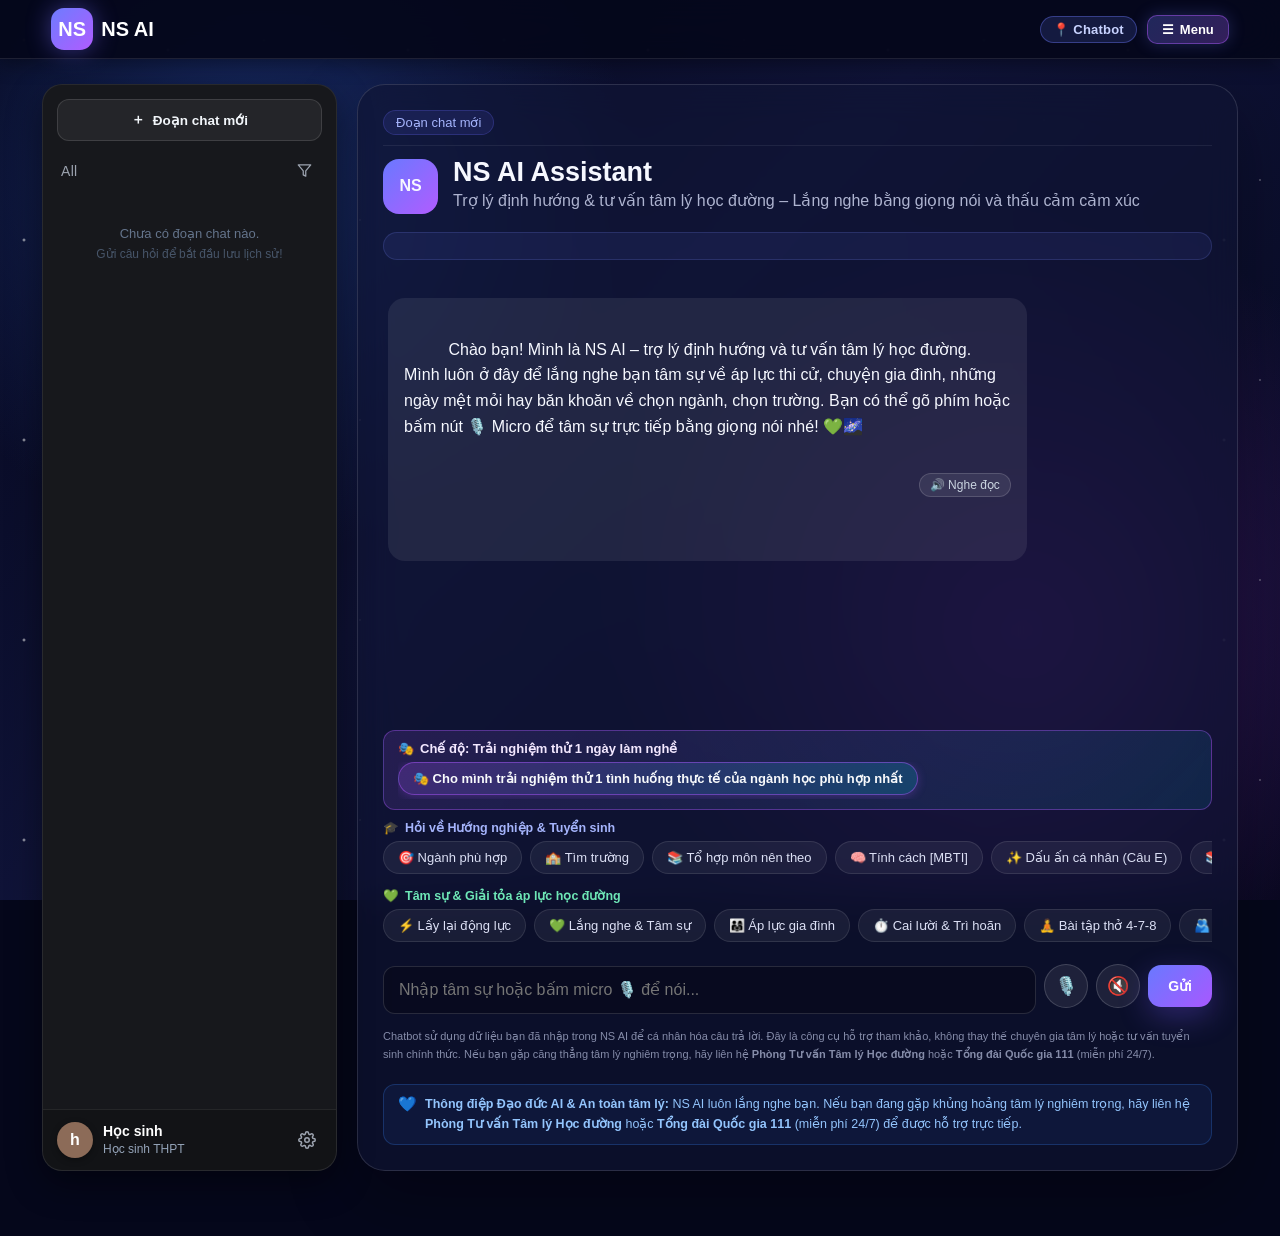
==== chatbot.html @ 6becbe3b "Add files via upload" ====
<!DOCTYPE html>
<html lang="vi">

<head>
<meta charset="UTF-8">
<meta name="viewport" content="width=device-width, initial-scale=1">

<title>NS AI</title>

<link rel="stylesheet" href="style.css">

</head>

<body>

<div class="stars"></div>


<header class="topbar">

    <a class="brand" href="index.html">
        <span>NS</span> NS AI
    </a>

    <nav>

        <a href="index.html">Trang chủ</a>

        <a href="thongtin.html">Thông tin</a>

        <a href="diemso.html">Điểm số</a>

        <a href="sothich.html">Sở thích</a>

        <a href="tinhcach.html">Tính cách</a>

        <a href="muctieu.html">Mục tiêu</a>

        <a href="truonghoc.html">Trường học</a>

        <a href="ketqua.html">Kết quả</a>

        <a class="active" href="chatbot.html">Chatbot</a>

        <button class="session-reset" onclick="resetAllData()">
            ↻ Phiên mới
        </button>

    </nav>

</header>


<main class="page chat-page-wrapper">

  <!-- BACKDROP OVERLAY TRÊN MOBILE -->
  <div class="sidebar-backdrop" id="sidebarBackdrop" onclick="toggleSidebarMobile(false)"></div>

  <div class="chat-layout-wrapper">

    <!-- SIDEBAR MỤC LƯU LỊCH SỬ CHAT (CHÍNH XÁC NHƯ ẢNH) -->
    <aside class="chat-sidebar" id="chatSidebar">

      <div class="sidebar-header">
        <button type="button" class="btn-new-chat" onclick="createNewChatSession()">
          <span class="icon-plus">＋</span> Đoạn chat mới
        </button>
      </div>

      <!-- FILTER ROW: "All" và Icon lọc như trong ảnh -->
      <div class="sidebar-filter-row">
        <span class="sidebar-filter-title">All</span>
        <button type="button" class="sidebar-filter-btn" id="sidebarFilterBtn" onclick="toggleSidebarFilter()" title="Lọc / Tìm kiếm đoạn chat">
          <svg width="15" height="15" viewBox="0 0 24 24" fill="none" stroke="currentColor" stroke-width="2" stroke-linecap="round" stroke-linejoin="round">
            <polygon points="22 3 2 3 10 12.46 10 19 14 21 14 12.46 22 3"></polygon>
          </svg>
        </button>
      </div>

      <!-- Khung tìm kiếm/lọc khi bấm icon filter -->
      <div class="sidebar-search-box" id="sidebarSearchBox" style="display: none;">
        <input type="text" id="sidebarSearchInput" placeholder="Tìm đoạn chat..." oninput="handleSearchConversations(this.value)">
      </div>

      <!-- DANH SÁCH CÁC ĐOẠN CHAT ĐÃ LƯU (NHƯ TRONG ẢNH) -->
      <div class="conversation-list" id="conversationList">
        <!-- Render động từ JS -->
      </div>

      <!-- PROFILE USER Ở CUỐI SIDEBAR -->
      <div class="sidebar-footer-profile">
        <div class="user-avatar-circle" id="sidebarUserAvatar">👤</div>
        <div class="user-profile-info">
          <div class="user-display-name" id="sidebarUserName">Học sinh</div>
          <div class="user-subtext" id="sidebarUserSubtext" title="Học sinh THPT">Học sinh THPT</div>
        </div>
        <a href="dangnhap.html" class="sidebar-gear-btn" title="Cài đặt & Quản lý tài khoản">
          <svg width="18" height="18" viewBox="0 0 24 24" fill="none" stroke="currentColor" stroke-width="2" stroke-linecap="round" stroke-linejoin="round">
            <circle cx="12" cy="12" r="3"></circle>
            <path d="M19.4 15a1.65 1.65 0 0 0 .33 1.82l.06.06a2 2 0 0 1 0 2.83 2 2 0 0 1-2.83 0l-.06-.06a1.65 1.65 0 0 0-1.82-.33 1.65 1.65 0 0 0-1 1.51V21a2 2 0 0 1-2 2 2 2 0 0 1-2-2v-.09A1.65 1.65 0 0 0 9 19.4a1.65 1.65 0 0 0-1.82.33l-.06.06a2 2 0 0 1-2.83 0 2 2 0 0 1 0-2.83l.06-.06a1.65 1.65 0 0 0 .33-1.82 1.65 1.65 0 0 0-1.51-1H3a2 2 0 0 1-2-2 2 2 0 0 1 2-2h.09A1.65 1.65 0 0 0 4.6 9a1.65 1.65 0 0 0-.33-1.82l-.06-.06a2 2 0 0 1 0-2.83 2 2 0 0 1 2.83 0l.06.06a1.65 1.65 0 0 0 1.82.33H9a1.65 1.65 0 0 0 1-1.51V3a2 2 0 0 1 2-2 2 2 0 0 1 2 2v.09a1.65 1.65 0 0 0 1 1.51 1.65 1.65 0 0 0 1.82-.33l.06-.06a2 2 0 0 1 2.83 0 2 2 0 0 1 0 2.83l-.06.06a1.65 1.65 0 0 0-.33 1.82V9a1.65 1.65 0 0 0 1.51 1H21a2 2 0 0 1 2 2 2 2 0 0 1-2 2h-.09a1.65 1.65 0 0 0-1.51 1z"></path>
          </svg>
        </a>
      </div>

    </aside>

    <!-- KHUNG CHAT CHÍNH -->
    <section class="glass chat-card chat-main-panel">

      <!-- NÚT MỞ SIDEBAR TRÊN MOBILE & BADGE TÊN ĐOẠN CHAT -->
      <div class="chat-top-actions">
        <div style="display: flex; align-items: center; gap: 8px; flex: 1; min-width: 0;">
          <button type="button" class="btn-toggle-sidebar" onclick="toggleSidebarMobile()" title="Xem danh sách cuộc trò chuyện">
            ☰ <span class="btn-sidebar-label">Lịch sử chat</span>
          </button>
          <span class="active-chat-badge" id="activeChatBadge">Đoạn chat mới</span>
        </div>
      </div>

      <!-- TIÊU ĐỀ CHATBOT -->
      <div class="chat-title">

        <div class="bot-avatar">
            NS
        </div>

        <div>

            <h1>
                NS AI Assistant
            </h1>
 
            <p>
                Trợ lý định hướng & tư vấn tâm lý học đường – Lắng nghe bằng giọng nói và thấu cảm cảm xúc
            </p>

        </div>

    </div>


    <!-- HỒ SƠ -->

    <div id="personalProfile" class="profile-mini"></div>


    <!-- KHUNG TIN NHẮN -->

    <div id="messages" class="messages">

        <div class="msg bot" id="initialBotGreeting">
            Chào bạn! Mình là NS AI – trợ lý định hướng và tư vấn tâm lý học đường. Mình luôn ở đây để lắng nghe bạn tâm sự về áp lực thi cử, chuyện gia đình, những ngày mệt mỏi hay băn khoăn về chọn ngành, chọn trường. Bạn có thể gõ phím hoặc bấm nút 🎙️ Micro để tâm sự trực tiếp bằng giọng nói nhé! 💚🌌
            <div class="msg-tools">
                <button type="button" class="btn-read-msg" title="Đọc bằng giọng nói" onclick="speakMessage(this)">🔊 Nghe đọc</button>
            </div>
        </div>

    </div>


    <!-- CÂU HỎI NHANH THEO NHÓM -->

    <div class="quick-groups" style="margin: 12px 0; display: flex; flex-direction: column; gap: 10px;">

        <!-- TÍNH MỚI ĐỘT PHÁ KHKT: TRẢI NGHIỆM THỬ 1 NGÀY LÀM NGHỀ -->
        <div class="quick-group quick-group-roleplay" style="background: linear-gradient(135deg, rgba(168, 85, 247, 0.15), rgba(6, 182, 212, 0.12)); border: 1.5px solid rgba(168, 85, 247, 0.4); border-radius: 12px; padding: 10px 14px;">
            <div style="font-size: 13px; font-weight: 700; color: #f3e8ff; margin-bottom: 6px; display: flex; align-items: center; justify-content: space-between;">
                <span style="display: flex; align-items: center; gap: 6px;">
                    <span>🎭</span> Chế độ: Trải nghiệm thử 1 ngày làm nghề
                </span>
            </div>
            <div class="quick" style="margin: 0;">
                <button type="button" class="quick-chip-roleplay" onclick="quick('Cho mình trải nghiệm thử 1 tình huống thực tế của ngành học phù hợp nhất')">
                    🎭 Cho mình trải nghiệm thử 1 tình huống thực tế của ngành học phù hợp nhất
                </button>
            </div>
        </div>

        <!-- Nhóm 1: Hướng nghiệp & Tuyển sinh -->
        <div class="quick-group">
            <div style="font-size: 12.5px; font-weight: 700; color: #a5b4fc; margin-bottom: 6px; display: flex; align-items: center; gap: 6px;">
                <span>🎓</span> Hỏi về Hướng nghiệp &amp; Tuyển sinh
            </div>
            <div class="quick" style="margin: 0;">
                <button type="button" onclick="quick('Ngành nào phù hợp với em?')">
                    🎯 Ngành phù hợp
                </button>
                <button type="button" onclick="quick('Tìm trường phù hợp với em.')">
                    🏫 Tìm trường
                </button>
                <button type="button" onclick="quick('Ngành này nên theo tổ hợp gì?')">
                    📚 Tổ hợp môn nên theo
                </button>
                <button type="button" onclick="quick('Phân tích nhóm tính cách MBTI của em')">
                    🧠 Tính cách [MBTI]
                </button>
                <button type="button" onclick="quick('Phân tích dấu ấn cá nhân từ câu trả lời tự nhập của em')">
                    ✨ Dấu ấn cá nhân (Câu E)
                </button>
                <button type="button" onclick="quick('Bạn có tài liệu học tập và đề thi có giải chi tiết không?')">
                    📚 Tài liệu &amp; Đề thi
                </button>
                <button type="button" onclick="quick('Em sợ trượt đại học và điểm thi thấp')">
                    📈 Sợ trượt &amp; Điểm thấp
                </button>
            </div>
        </div>

        <!-- Nhóm 2: Tâm lý & Giải tỏa áp lực -->
        <div class="quick-group">
            <div style="font-size: 12.5px; font-weight: 700; color: #6ee7b7; margin-bottom: 6px; display: flex; align-items: center; gap: 6px;">
                <span>💚</span> Tâm sự &amp; Giải tỏa áp lực học đường
            </div>
            <div class="quick" style="margin: 0;">
                <button type="button" onclick="quick('Em bị mất động lực học tập, phải làm sao?')">
                    ⚡ Lấy lại động lực
                </button>
                <button type="button" onclick="quick('Tôi muốn được lắng nghe và tư vấn tâm lý')">
                    💚 Lắng nghe &amp; Tâm sự
                </button>
                <button type="button" onclick="quick('Em đang bị áp lực từ bố mẹ và gia đình')">
                    👨‍👩‍👧 Áp lực gia đình
                </button>
                <button type="button" onclick="quick('Làm sao để bớt lười và tập trung học?')">
                    ⏱️ Cai lười &amp; Trì hoãn
                </button>
                <button type="button" onclick="quick('Hướng dẫn em bài tập thở 4-7-8 để thư giãn')">
                    🧘 Bài tập thở 4-7-8
                </button>
                <button type="button" onclick="quick('Em cảm thấy buồn và mệt mỏi quá')">
                    🫂 Tâm sự nỗi buồn
                </button>
                <button type="button" onclick="quick('Làm sao để nói chuyện bằng giọng nói với bạn?')">
                    🎙️ Trò chuyện bằng giọng nói
                </button>
            </div>
        </div>

    </div>


    <!-- Ô NHẬP & TƯƠNG TÁC GIỌNG NÓI -->

    <div class="chat-input">

        <input
            id="input"
            placeholder="Nhập tâm sự hoặc bấm micro 🎙️ để nói..."
            autocomplete="off"
        >

        <button
            id="btnMic"
            class="btn-mic"
            type="button"
            onclick="toggleSpeechRecognition()"
            title="Bấm để nói (Lắng nghe bằng giọng nói)"
        >
            🎙️
        </button>

        <button
            id="btnVoiceToggle"
            class="btn-voice-toggle"
            type="button"
            onclick="toggleAutoSpeak()"
            title="Bật/Tắt trợ lý đọc câu trả lời"
        >
            🔇
        </button>

        <button
            class="btn primary"
            onclick="send()"
        >
            Gửi
        </button>

    </div>

    <!-- TRẠNG THÁI NHẬN DIỆN GIỌNG NÓI -->
    <div id="voiceStatus" class="voice-status" style="display: none;"></div>


    <p class="tiny" style="margin-top: 14px; line-height: 1.6;">
        Chatbot sử dụng dữ liệu bạn đã nhập trong NS AI để cá nhân hóa câu trả lời. Đây là công cụ hỗ trợ tham khảo, không thay thế chuyên gia tâm lý hoặc tư vấn tuyển sinh chính thức. Nếu bạn gặp căng thẳng tâm lý nghiêm trọng, hãy liên hệ <strong>Phòng Tư vấn Tâm lý Học đường</strong> hoặc <strong>Tổng đài Quốc gia 111</strong> (miễn phí 24/7).
    </p>

    <!-- THÔNG ĐIỆP ĐẠO ĐỨC AI & AN TOÀN TÂM LÝ -->
    <div class="chat-ethics-notice" style="margin-top: 10px; padding: 10px 14px; background: rgba(59, 130, 246, 0.08); border: 1px solid rgba(59, 130, 246, 0.25); border-radius: 12px; font-size: 12.5px; line-height: 1.55; color: #93c5fd; display: flex; align-items: flex-start; gap: 8px;">
        <span style="font-size: 15px; line-height: 1.2;">💙</span>
        <div>
            <strong>Thông điệp Đạo đức AI &amp; An toàn tâm lý:</strong> NS AI luôn lắng nghe bạn. Nếu bạn đang gặp khủng hoảng tâm lý nghiêm trọng, hãy liên hệ <strong>Phòng Tư vấn Tâm lý Học đường</strong> hoặc <strong>Tổng đài Quốc gia 111</strong> (miễn phí 24/7) để được hỗ trợ trực tiếp.
        </div>
    </div>

</section>

</div>

</main>


<!-- JAVASCRIPT -->

<script src="main.js"></script>
<!-- phantich.js đã bỏ: bản trong main.js mới hơn, nạp thêm sẽ ghi đè sai -->
<script src="truonghoc.js"></script>
<script src="chatbot.js"></script>


<script>

const p = getProfile();

// Cập nhật lời chào ban đầu theo tên học sinh (nếu có)
const initGreetingEl = document.getElementById("initialBotGreeting");
if (initGreetingEl && typeof getInitialGreetingMessage === "function") {
    initGreetingEl.innerHTML = `
        ${getInitialGreetingMessage()}
        <div class="msg-tools">
            <button type="button" class="btn-read-msg" title="Đọc bằng giọng nói" onclick="speakMessage(this)">🔊 Nghe đọc</button>
        </div>
    `;
}

const analysis = analyzeCareer();

const top = analysis.results && analysis.results.length
    ? analysis.results[0]
    : null;


document.getElementById("personalProfile").innerHTML = `

    <b>Hồ sơ đang dùng:</b>

    ${p.info.province || "Chưa chọn tỉnh"}

    ·

    ${
        p.info.grade
        ? "Lớp " + p.info.grade
        : "Chưa chọn lớp"
    }

    ·

    ${
        p.scoreCount
        ? p.scoreCount + " môn đã nhập"
        : "Chưa nhập điểm"
    }

    ·

    xu hướng ${p.personality || "chưa xác định"}.

    ${
        (p.customPersonalityAnswers && p.customPersonalityAnswers.length)
        ? ` · ✨ <strong>${p.customPersonalityAnswers.length} phản xạ tự nhập</strong>`
        : ""
    }

    ${
        top
        ? `
            Bạn phù hợp nhất với ngành:
            <strong>${top.name}</strong>.
          `
        : ""
    }

`;

</script>


</body>
</html>
---- style.css ----
*{
    box-sizing:border-box;
}

html,
body{
    margin:0;
    min-height:100%;
    font-family:Inter,Segoe UI,Arial,sans-serif;
    color:#f6f8ff;
}

body{
    background:#05071b;
    overflow-x:hidden;
}

body:before,
body:after{
    content:"";
    position:fixed;
    inset:0;
    pointer-events:none;
    z-index:-2;
}

body:before{
    background:
        radial-gradient(circle at 20% 20%,#182c67 0,transparent 30%),
        radial-gradient(circle at 80% 70%,#36175c 0,transparent 35%),
        linear-gradient(135deg,#05071b,#10143a 45%,#05071b);
}

.stars{
    position:fixed;
    inset:0;
    z-index:-1;
    opacity:.8;

    background-image:
        radial-gradient(2px 2px at 10% 20%,white,transparent),
        radial-gradient(1.5px 1.5px at 35% 60%,white,transparent),
        radial-gradient(2px 2px at 70% 25%,white,transparent),
        radial-gradient(1px 1px at 90% 75%,white,transparent),
        radial-gradient(1px 1px at 50% 10%,white,transparent),
        radial-gradient(1px 1px at 25% 90%,white,transparent);

    background-size:240px 200px;
    animation:drift 25s linear infinite;
}

@keyframes drift{
    to{
        transform:translateY(20px);
    }
}


/* ================= HEADER ================= */

.topbar{
    position:sticky;
    top:0;
    z-index:100;

    display:flex;
    align-items:center;
    justify-content:space-between;
    gap:16px;

    padding:12px 4%;

    background:rgba(5,7,27,.75);
    backdrop-filter:blur(18px);

    border-bottom:1px solid rgba(255,255,255,.1);
    transition: all 0.25s ease;
}

.topbar.topbar-collapsed {
    padding: 8px 4%;
    background: rgba(5,7,27,.92);
    box-shadow: 0 4px 20px rgba(0, 0, 0, 0.4);
}

.brand{
    order: 1;
    color:white;
    text-decoration:none;
    font-weight:800;
    font-size:20px;
    white-space:nowrap;
    display: inline-flex;
    align-items: center;
}

.brand span{
    display:inline-grid;
    place-items:center;

    width:42px;
    height:42px;

    border-radius:13px;

    background:linear-gradient(135deg,#6d7cff,#b05cff);

    margin-right:8px;

    box-shadow:
        0 0 25px rgba(119,105,255,.45);
}

nav{
    order: 2;
    display:flex;
    gap:8px;
    flex-wrap:wrap;
    justify-content:flex-end;
    align-items: center;
    transition: opacity 0.2s ease;
}

.topbar.topbar-collapsed nav.nav-collapsed {
    display: none !important;
}

.topbar-toggle-wrap {
    order: 3;
    display: inline-flex;
    align-items: center;
    gap: 10px;
    margin-left: auto;
}

.topbar-current-badge {
    display: inline-flex;
    align-items: center;
    gap: 6px;
    padding: 5px 12px;
    border-radius: 999px;
    background: rgba(109, 124, 255, 0.16);
    border: 1px solid rgba(109, 124, 255, 0.38);
    font-size: 13px;
    font-weight: 600;
    color: #c7d2fe;
    letter-spacing: 0.2px;
    animation: fadeInBadge 0.2s ease;
}

@keyframes fadeInBadge {
    from { opacity: 0; transform: scale(0.95); }
    to { opacity: 1; transform: scale(1); }
}

.btn-toggle-topbar {
    display: inline-flex;
    align-items: center;
    gap: 6px;
    padding: 6px 14px;
    background: rgba(255, 255, 255, 0.08);
    border: 1px solid rgba(255, 255, 255, 0.2);
    border-radius: 10px;
    color: #e2e8f0;
    font-size: 13px;
    font-weight: 600;
    font-family: inherit;
    cursor: pointer;
    transition: all 0.2s ease;
    white-space: nowrap;
    user-select: none;
}

.btn-toggle-topbar * {
    pointer-events: none;
}

.btn-toggle-topbar:hover {
    background: rgba(109, 124, 255, 0.25);
    border-color: rgba(109, 124, 255, 0.5);
    color: #ffffff;
    box-shadow: 0 0 14px rgba(109, 124, 255, 0.25);
    transform: translateY(-1px);
}

.btn-toggle-topbar:active {
    transform: translateY(0);
}

.btn-toggle-topbar.btn-collapsed {
    background: linear-gradient(135deg, rgba(109, 124, 255, 0.28), rgba(176, 92, 255, 0.28));
    border-color: rgba(176, 92, 255, 0.45);
    color: #ffffff;
    box-shadow: 0 0 16px rgba(109, 124, 255, 0.25);
}

.btn-toggle-icon {
    font-size: 13px;
    line-height: 1;
}

@media (max-width: 992px) {
    .topbar {
        flex-wrap: wrap;
        row-gap: 10px;
    }
    .topbar .brand {
        order: 1;
    }
    .topbar-toggle-wrap {
        order: 2;
        margin-left: auto;
    }
    .topbar nav {
        order: 3;
        width: 100%;
        justify-content: flex-start;
        padding-top: 8px;
        border-top: 1px solid rgba(255, 255, 255, 0.08);
    }
}

nav a{
    color:#c8cce5;
    text-decoration:none;

    padding:8px 10px;
    border-radius:10px;

    font-size:13px;
}

nav a:hover,
nav a.active{
    background:rgba(255,255,255,.1);
    color:white;
}


/* ================= HERO ================= */

.hero{
    max-width:1150px;
    margin:70px auto;
    padding:20px;
}

.glass{
    background:rgba(16,20,52,.65);

    border:1px solid rgba(255,255,255,.13);

    box-shadow:
        0 25px 70px rgba(0,0,0,.3);

    backdrop-filter:blur(18px);

    border-radius:28px;
}

.hero-card{
    text-align:center;
    padding:65px 30px;
}

.logo-big{
    margin:auto;

    display:grid;
    place-items:center;

    width:90px;
    height:90px;

    border-radius:27px;

    background:
        linear-gradient(135deg,#6d7cff,#b05cff);

    font-size:35px;
    font-weight:900;

    box-shadow:
        0 0 45px rgba(126,92,255,.55);
}

.eyebrow{
    color:#a9b1ff;
    letter-spacing:3px;
    font-size:12px;
    font-weight:800;
    margin-top:25px;
}

h1{
    font-size:clamp(32px,5vw,58px);
    margin:10px 0 15px;
    line-height:1.08;
}

h1 span{
    color:#a7aaff;
}

.lead{
    max-width:720px;
    margin:0 auto;

    color:#c6cae2;
    line-height:1.7;
}


/* ================= BUTTON ================= */

.actions{
    display:flex;
    gap:12px;
    justify-content:center;
    flex-wrap:wrap;
    margin-top:28px;
}

.btn{
    border:0;
    border-radius:13px;

    padding:13px 20px;

    color:white;
    text-decoration:none;

    font-weight:750;
    cursor:pointer;

    background:rgba(255,255,255,.1);

    font-size:14px;
}

.btn.primary{
    background:
        linear-gradient(135deg,#6979ff,#a858ff);

    box-shadow:
        0 10px 30px rgba(119,91,255,.3);
}

.btn.secondary{
    border:1px solid rgba(255,255,255,.15);
}

.btn.small{
    padding:9px 13px;
    font-size:12px;
}


/* ================= FEATURES ================= */

.feature-grid{
    display:grid;
    grid-template-columns:repeat(3,1fr);
    gap:16px;
    margin-top:18px;
}

.feature,
a.feature{
    display:flex;
    flex-direction:column;
    padding:22px;
    text-decoration:none;
    color:inherit;
    border-radius:20px;
    transition:transform .25s ease, border-color .25s ease, background .25s ease, box-shadow .25s ease;
    cursor:pointer;
}

.feature:hover,
a.feature:hover{
    transform:translateY(-5px);
    border-color:rgba(167,170,255,.45);
    background:rgba(255,255,255,.07);
    box-shadow:0 12px 30px rgba(0,0,0,.35), 0 0 15px rgba(124,58,237,.15);
}

.feature b{
    font-size:17px;
    display:block;
    margin-bottom:8px;
    color:#ffffff;
}

.feature p{
    color:#aeb4d0;
    line-height:1.6;
    margin:0;
    font-size:14px;
}

.muted{
    color:#aeb4d0;
    line-height:1.6;
}


/* ================= PAGE ================= */

.page{
    max-width:1050px;
    margin:35px auto;
    padding:20px;
}

.form-card{
    padding:35px;
}

.form-card.wide{
    max-width:950px;
    margin:auto;
}

.form-card h1{
    font-size:38px;
}


/* ================= FORM ================= */

label{
    display:block;

    color:#dce0f4;
    font-weight:650;

    margin:18px 0;
}

input,
select,
textarea{
    width:100%;

    margin-top:8px;

    padding:14px 15px;

    border-radius:12px;

    border:1px solid rgba(255,255,255,.13);

    background:rgba(0,0,0,.25);

    color:white;

    outline:none;

    font:inherit;
}

select option{
    background:#10132e;
    color:white;
}

input:focus,
textarea:focus,
select:focus{
    border-color:#818aff;

    box-shadow:
        0 0 0 3px rgba(108,120,255,.1);
}

textarea{
    resize:vertical;
    min-height:100px;
}


/* ================= GOAL PROFILE ================= */

.goal-profile{
    margin:25px 0;

    padding:24px;

    border-radius:22px;

    background:rgba(255,255,255,.035);

    border:1px solid rgba(255,255,255,.1);
}

.goal-profile h2{
    margin-top:0;
    margin-bottom:8px;
}

.goal-profile label{
    margin:20px 0;
}

.goal-profile input,
.goal-profile select,
.goal-profile textarea{
    background:rgba(0,0,0,.3);
}


/* ================= PROVINCE SEARCH ================= */

.province-search{
    margin:8px 0 10px;
}

.province-search input{
    width:100%;
}

#searchProvince{
    margin-bottom:8px;
}

#studyLocation{
    width:100%;
}


/* ================= SCORE ================= */

.score-grid{
    display:grid;
    grid-template-columns:repeat(2,1fr);
    gap:8px 18px;
}

.score-grid label{
    margin:8px 0;
}

.score-grid input{
    margin-top:5px;
}


/* ================= CHIPS ================= */

.chips{
    display:flex;
    gap:10px;
    flex-wrap:wrap;
    margin:20px 0;
}

.chip{
    padding:11px 15px;

    border-radius:999px;

    border:1px solid rgba(255,255,255,.12);

    background:rgba(255,255,255,.05);

    color:#dfe2f4;

    cursor:pointer;

    transition:.2s;
}

.chip:hover{
    background:rgba(255,255,255,.1);
    transform:translateY(-1px);
}

.chip.selected{
    background:
        linear-gradient(135deg,#6678ff,#a95aff);

    border-color:transparent;

    color:white;

    box-shadow:
        0 8px 25px rgba(110,90,255,.25);
}

/* ================= HOBBY SEARCH & TABS ================= */

.hobby-search-box{
    display:flex;
    justify-content:space-between;
    align-items:center;
    gap:12px;
    margin:18px 0 10px;
    flex-wrap:wrap;
}

.hobby-search-box input{
    flex:1;
    min-width:260px;
}

.selected-badge{
    font-size:13px;
    color:#a5b4fc;
    background:rgba(99,102,241,.15);
    border:1px solid rgba(99,102,241,.3);
    padding:8px 16px;
    border-radius:999px;
    font-weight:600;
}

.hobby-category-tabs{
    display:flex;
    gap:8px;
    overflow-x:auto;
    padding-bottom:6px;
    margin:12px 0 16px;
}

.hobby-category-tabs::-webkit-scrollbar{
    height:5px;
}

.hobby-category-tabs::-webkit-scrollbar-thumb{
    background:rgba(255,255,255,.15);
    border-radius:4px;
}

.tab-btn{
    white-space:nowrap;
    padding:8px 14px;
    font-size:13px;
    border-radius:999px;
    background:rgba(255,255,255,.05);
    border:1px solid rgba(255,255,255,.1);
    color:#c7cbe2;
    cursor:pointer;
    transition:.2s;
}

.tab-btn:hover{
    background:rgba(255,255,255,.12);
    color:white;
}

.tab-btn.active{
    background:rgba(104,121,255,.25);
    border-color:rgba(104,121,255,.6);
    color:#fff;
    font-weight:600;
}


/* ================= QUESTIONS & MBTI TEST ================= */

.mbti-group-header{
    margin:32px 0 16px;
    padding:14px 18px;
    border-radius:14px;
    background:linear-gradient(135deg,rgba(99,102,241,.18),rgba(168,85,247,.14));
    border:1px solid rgba(130,140,255,.3);
    display:flex;
    align-items:center;
    justify-content:space-between;
    flex-wrap:wrap;
    gap:10px;
}

.mbti-group-title{
    font-size:16px;
    font-weight:700;
    color:#fff;
    display:flex;
    align-items:center;
    gap:8px;
}

.mbti-dim-badge{
    font-size:12px;
    font-weight:600;
    padding:3px 12px;
    border-radius:999px;
    background:rgba(255,255,255,.1);
    color:#c7d2fe;
    border:1px solid rgba(255,255,255,.16);
}

.question{
    padding:20px 22px;
    margin:14px 0;
    border:1px solid rgba(255,255,255,.1);
    border-radius:18px;
    background:rgba(0,0,0,.14);
    transition:border-color .2s;
}

.question:hover{
    border-color:rgba(130,140,255,.25);
}

.question h3{
    margin:0 0 14px;
    font-size:16.5px;
    font-weight:600;
    color:#f1f5f9;
    line-height:1.45;
}

.radio{
    display:flex;
    align-items:flex-start;
    gap:12px;
    margin:9px 0;
    padding:12px 16px;
    border-radius:12px;
    background:rgba(255,255,255,.035);
    border:1px solid rgba(255,255,255,.08);
    cursor:pointer;
    transition:all .2s ease;
}

.radio:hover{
    background:rgba(255,255,255,.08);
    border-color:rgba(130,140,255,.3);
}

.radio:has(input:checked){
    background:linear-gradient(135deg,rgba(99,102,241,.18),rgba(168,85,247,.14));
    border-color:rgba(129,140,248,.6);
    box-shadow:0 4px 14px rgba(99,102,241,.15);
}

.radio input{
    margin-top:3px;
    cursor:pointer;
    accent-color:#8b5cf6;
    width:17px;
    height:17px;
    flex-shrink:0;
}

.radio-content{
    flex:1;
    line-height:1.5;
    color:#e2e8f0;
    font-size:14.5px;
    display:flex;
    align-items:flex-start;
}

.radio-letter{
    display:inline-flex;
    align-items:center;
    justify-content:center;
    width:24px;
    height:24px;
    border-radius:6px;
    background:rgba(255,255,255,.08);
    color:#a5b4fc;
    font-size:13px;
    font-weight:700;
    margin-right:8px;
    flex-shrink:0;
    transition:all .2s;
}

.radio:hover .radio-letter{
    background:rgba(130,140,255,.25);
    color:#fff;
}

.radio:has(input:checked) .radio-letter{
    background:linear-gradient(135deg,#6366f1,#a855f7);
    color:#fff;
    box-shadow:0 2px 8px rgba(99,102,241,.4);
}

.radio-trait-tag{
    display:inline-block;
    font-size:11.5px;
    font-weight:700;
    padding:1px 8px;
    border-radius:4px;
    background:rgba(255,255,255,.12);
    color:#a5b4fc;
    margin-right:6px;
}

.mbti-result-modal{
    position:fixed;
    inset:0;
    background:rgba(0,0,0,.75);
    backdrop-filter:blur(6px);
    display:flex;
    align-items:center;
    justify-content:center;
    z-index:9999;
    padding:20px;
}

.mbti-result-card{
    background:#12162a;
    border:1px solid rgba(130,140,255,.4);
    border-radius:24px;
    max-width:520px;
    width:100%;
    padding:30px;
    text-align:center;
    box-shadow:0 20px 60px rgba(0,0,0,.6);
    animation:fadeIn .3s ease;
}

.mbti-badge-large{
    display:inline-block;
    font-size:32px;
    font-weight:800;
    padding:8px 24px;
    border-radius:16px;
    background:linear-gradient(135deg,#6366f1,#a855f7);
    color:#fff;
    margin:14px 0 10px;
    letter-spacing:2px;
    box-shadow:0 8px 25px rgba(99,102,241,.4);
}

/* PHÂN LOẠI TÍNH CÁCH & CHIỀU KÍCH MBTI */
.q-classification-tag {
    display: inline-flex;
    align-items: center;
    gap: 6px;
    padding: 3px 10px;
    border-radius: 999px;
    background: rgba(109, 124, 255, 0.16);
    border: 1px solid rgba(109, 124, 255, 0.35);
    color: #a5b4fc;
    font-size: 11.5px;
    font-weight: 700;
    margin-bottom: 8px;
    text-transform: uppercase;
    letter-spacing: 0.3px;
}

.opt-tag-prefix {
    display: inline-block;
    color: #c7d2fe;
    font-weight: 700;
    margin-right: 4px;
}

.mbti-dimensions-grid {
    display: grid;
    grid-template-columns: 1fr 1fr;
    gap: 10px;
    margin: 16px 0;
    text-align: left;
}

@media(max-width: 600px) {
    .mbti-dimensions-grid {
        grid-template-columns: 1fr;
    }
}

.mbti-dim-item {
    background: rgba(255, 255, 255, 0.05);
    border: 1px solid rgba(255, 255, 255, 0.1);
    border-radius: 12px;
    padding: 9px 12px;
    font-size: 12.5px;
}

.mbti-dim-label {
    display: flex;
    justify-content: space-between;
    align-items: center;
    color: #cbd5e1;
    font-weight: 600;
    margin-bottom: 6px;
}

.mbti-dim-bar {
    height: 6px;
    background: rgba(255, 255, 255, 0.1);
    border-radius: 999px;
    overflow: hidden;
}

.mbti-dim-fill {
    height: 100%;
    background: linear-gradient(90deg, #6366f1, #a855f7);
    border-radius: 999px;
}


/* ================= NOTICE ================= */

.notice{
    padding:16px;

    border-radius:14px;

    background:rgba(100,115,255,.1);

    border:1px solid rgba(120,130,255,.18);

    color:#dce0ff;
}

.profile-hint{
    margin:18px 0;
}

.profile-mini{
    margin:18px 0;

    padding:13px 15px;

    border-radius:14px;

    background:rgba(105,121,255,.09);

    border:1px solid rgba(130,140,255,.18);

    color:#cdd2ec;

    font-size:13px;
    line-height:1.6;
}

.profile-mini strong{
    color:white;
}


/* ================= RESULT ================= */

.best-match-banner{
    margin:18px 0 10px;
    padding:20px 22px;
    border-radius:18px;
    background:linear-gradient(135deg,rgba(104,121,255,.22),rgba(178,90,255,.26));
    border:1px solid rgba(178,90,255,.45);
    box-shadow:0 8px 30px rgba(104,121,255,.2);
}

.best-match-banner .banner-title{
    font-size:12px;
    font-weight:700;
    letter-spacing:1px;
    color:#cbd5ff;
    margin-bottom:6px;
}

.best-match-banner h2{
    margin:0;
    font-size:22px;
    color:#fff;
    line-height:1.4;
}

.best-match-banner h2 span{
    color:#a5b4fc;
}

.result-card{
    margin:15px 0;
    padding:20px;

    border-radius:18px;

    background:rgba(255,255,255,.045);

    border:1px solid rgba(255,255,255,.1);
    transition:.2s ease;
}

.result-card.top-card{
    background:rgba(255,255,255,.07);
    border:1px solid rgba(130,140,255,.35);
    box-shadow:0 6px 25px rgba(99,102,241,.12);
}

.result-head{
    display:flex;
    justify-content:space-between;
    align-items:center;

    gap:16px;

    font-size:18px;
    flex-wrap:wrap;
}

.fit-badge{
    font-size:13px;
    padding:6px 14px;
    border-radius:999px;
    font-weight:600;
    white-space:nowrap;
    display:inline-flex;
    align-items:center;
    gap:5px;
}

.fit-badge.top{
    background:linear-gradient(135deg,rgba(104,121,255,.35),rgba(178,90,255,.4));
    border:1px solid rgba(178,90,255,.55);
    color:#fff;
    box-shadow:0 4px 15px rgba(130,90,255,.25);
}

.fit-badge.high{
    background:rgba(99,102,241,.18);
    border:1px solid rgba(99,102,241,.38);
    color:#c7d2fe;
}

.fit-badge.good{
    background:rgba(255,255,255,.08);
    border:1px solid rgba(255,255,255,.15);
    color:#cbd1ec;
}

.progress{
    height:9px;

    background:rgba(255,255,255,.08);

    border-radius:20px;

    margin:13px 0;

    overflow:hidden;
}

.progress i{
    display:block;

    height:100%;

    border-radius:20px;

    background:
        linear-gradient(90deg,#6879ff,#b25aff);
}

.result-card p{
    color:#b8bed8;
    line-height:1.55;
    margin-bottom:12px;
}

.combo-section{
    margin-top:14px;
    padding:14px 16px;
    border-radius:14px;
    background:rgba(255,255,255,.05);
    border:1px solid rgba(255,255,255,.08);
}

.combo-label{
    font-size:14px;
    color:#e0e4fc;
    margin-bottom:8px;
    display:flex;
    align-items:center;
    gap:6px;
}

.combo-badges{
    display:flex;
    flex-wrap:wrap;
    gap:8px;
    margin-bottom:8px;
}

.combo-badge{
    display:inline-block;
    padding:5px 12px;
    border-radius:999px;
    font-size:12.5px;
    font-weight:600;
    color:#a5b4fc;
    background:rgba(99,102,241,.15);
    border:1px solid rgba(99,102,241,.32);
}

.combo-advice{
    font-size:13px;
    color:#c4c9e6;
    line-height:1.55;
    margin-top:6px;
}

/* ================= TRƯỜNG ĐẠI HỌC GỢI Ý TRONG TỪNG CARD NGÀNH ================= */

.card-schools-section{
    margin-top:14px;
    padding:14px 16px;
    border-radius:14px;
    background:rgba(255,255,255,.04);
    border:1px solid rgba(255,255,255,.08);
}

.card-schools-label{
    font-size:13.5px;
    color:#cbd5e1;
    margin-bottom:10px;
    display:flex;
    align-items:center;
    gap:6px;
}

.card-schools-list{
    display:flex;
    flex-direction:column;
    gap:8px;
}

.school-inline-item{
    display:flex;
    justify-content:space-between;
    align-items:center;
    gap:10px;
    padding:9px 12px;
    border-radius:10px;
    background:rgba(255,255,255,.05);
    border:1px solid rgba(255,255,255,.07);
    transition:all .2s ease;
}

.school-inline-item:hover{
    background:rgba(255,255,255,.09);
    border-color:rgba(130,140,255,.3);
}

.school-inline-info{
    display:flex;
    align-items:center;
    gap:8px;
    flex-wrap:wrap;
    min-width:0;
}

.school-inline-name{
    font-size:14px;
    font-weight:600;
    color:#f1f5f9;
}

.school-inline-link{
    font-size:12px;
    color:#818cf8;
    text-decoration:none;
    font-weight:600;
    white-space:nowrap;
    padding:4px 10px;
    border-radius:6px;
    background:rgba(99,102,241,.12);
    border:1px solid rgba(99,102,241,.25);
    transition:all .2s;
}

.school-inline-link:hover{
    background:rgba(99,102,241,.25);
    color:#c7d2fe;
    text-decoration:none;
}

.banner-schools{
    margin-top:12px;
    padding-top:10px;
    border-top:1px solid rgba(255,255,255,.1);
    display:flex;
    align-items:center;
    flex-wrap:wrap;
    gap:8px;
    font-size:13.5px;
    color:#d8b4fe;
}

.banner-school-tag{
    display:inline-flex;
    align-items:center;
    padding:4px 12px;
    border-radius:999px;
    background:rgba(255,255,255,.12);
    border:1px solid rgba(255,255,255,.2);
    color:#fff;
    font-size:12.5px;
    font-weight:600;
    text-decoration:none;
    transition:all .2s;
}

.banner-school-tag:hover{
    background:rgba(255,255,255,.25);
    transform:translateY(-1px);
    color:#fff;
}

/* ================= GỢI Ý TRƯỜNG ĐẠI HỌC THEO KẾT QUẢ & VÙNG MIỀN ================= */

.school-rec-section{
    margin-top:36px;
    padding-top:24px;
    border-top:1px dashed rgba(255,255,255,.16);
}

.school-rec-header{
    margin-bottom:20px;
}

.school-rec-header h2{
    font-size:22px;
    color:#fff;
    margin-bottom:8px;
    display:flex;
    align-items:center;
    gap:8px;
}

.school-rec-header p{
    color:#a4adc8;
    font-size:14px;
    line-height:1.5;
}

.school-rec-grid{
    display:grid;
    grid-template-columns:repeat(auto-fill,minmax(320px,1fr));
    gap:18px;
    margin-bottom:24px;
}

.school-rec-card{
    background:rgba(255,255,255,.05);
    border:1px solid rgba(255,255,255,.12);
    border-radius:18px;
    padding:20px;
    display:flex;
    flex-direction:column;
    justify-content:space-between;
    transition:all .25s ease;
}

.school-rec-card:hover{
    background:rgba(255,255,255,.08);
    border-color:rgba(129,140,248,.5);
    transform:translateY(-3px);
    box-shadow:0 10px 28px rgba(0,0,0,.3);
}

.school-rec-card.primary-match{
    border-color:rgba(129,140,248,.45);
    background:linear-gradient(145deg,rgba(99,102,241,.12),rgba(168,85,247,.07));
    box-shadow:0 6px 20px rgba(99,102,241,.12);
}

.school-card-top{
    display:flex;
    justify-content:space-between;
    align-items:flex-start;
    gap:10px;
    margin-bottom:12px;
}

.school-card-name{
    font-size:17px;
    font-weight:700;
    color:#fff;
    line-height:1.35;
}

.location-tag{
    font-size:12px;
    font-weight:600;
    padding:4px 10px;
    border-radius:999px;
    white-space:nowrap;
    background:rgba(14,165,233,.18);
    color:#38bdf8;
    border:1px solid rgba(14,165,233,.35);
}

.location-tag.local{
    background:rgba(16,185,129,.18);
    color:#34d399;
    border-color:rgba(16,185,129,.35);
}

.school-card-majors{
    display:flex;
    flex-wrap:wrap;
    gap:6px;
    margin:10px 0 12px;
}

.school-major-chip{
    font-size:12px;
    padding:4px 9px;
    border-radius:6px;
    background:rgba(255,255,255,.08);
    color:#e2e8f0;
}

.school-major-chip.highlight{
    background:rgba(168,85,247,.22);
    color:#e9d5ff;
    border:1px solid rgba(168,85,247,.45);
    font-weight:600;
}

.school-card-desc{
    font-size:13.5px;
    color:#abb4d3;
    line-height:1.55;
    margin-bottom:16px;
    flex-grow:1;
}

.school-card-footer{
    display:flex;
    justify-content:space-between;
    align-items:center;
    border-top:1px solid rgba(255,255,255,.08);
    padding-top:12px;
    margin-top:auto;
}

.school-card-footer a{
    font-size:13px;
    color:#818cf8;
    text-decoration:none;
    font-weight:600;
    display:inline-flex;
    align-items:center;
    gap:4px;
    transition:color .2s;
}

.school-card-footer a:hover{
    color:#c7d2fe;
    text-decoration:underline;
}

/* ================= SCHOOL SEARCH ================= */

.search-row{
    display:grid;

    grid-template-columns:1fr 250px;

    gap:12px;

    margin:25px 0;
}

.school-grid{
    display:grid;

    grid-template-columns:repeat(2,1fr);

    gap:15px;
}

.school-card{
    padding:20px;

    border:1px solid rgba(255,255,255,.1);

    border-radius:18px;

    background:rgba(255,255,255,.045);

    transition:.2s;
}

.school-card:hover{
    transform:translateY(-2px);

    background:rgba(255,255,255,.06);
}

.school-logo{
    font-size:30px;
}

.school-card h3{
    margin:8px 0;
}

.school-card p{
    color:#b8bed8;
    line-height:1.5;
}

.school-location{
    color:#aeb4d0;
}


/* ================= SCHOOL DETAIL ================= */

.detail-grid{
    display:grid;

    grid-template-columns:1fr 1fr;

    gap:12px;

    margin:22px 0;
}

.detail-grid>div{
    padding:16px;

    border-radius:15px;

    background:rgba(255,255,255,.045);

    border:1px solid rgba(255,255,255,.09);
}

.detail-grid b{
    display:block;
    margin-bottom:7px;
}

.detail-grid p{
    margin:0;

    color:#b8bed8;

    line-height:1.55;
}


/* ================= MODAL ================= */

.modal-backdrop{
    position:fixed;
    inset:0;

    z-index:100;

    background:rgba(0,0,0,.68);

    display:grid;
    place-items:center;

    padding:20px;
}

.modal{
    width:min(760px,100%);

    max-height:90vh;

    overflow:auto;

    padding:30px;

    position:relative;
}

.modal h2{
    font-size:30px;

    margin:8px 35px 5px 0;
}

.modal-close{
    position:absolute;

    right:18px;
    top:15px;

    border:0;

    background:rgba(255,255,255,.08);

    color:white;

    width:36px;
    height:36px;

    border-radius:50%;

    font-size:24px;

    cursor:pointer;
}

.modal-close:hover{
    background:rgba(255,255,255,.15);
}

[hidden]{
    display:none!important;
}


/* ================= CHATBOT ================= */

.chat-card{
    max-width:850px;
    margin:auto;
    padding:25px;
}

.chat-title{
    display:flex;
    gap:15px;
    align-items:center;
}

.chat-title h1{
    font-size:27px;
    margin:0;
}

.chat-title p{
    margin:4px 0;
    color:#aeb4d0;
}

.bot-avatar{
    display:grid;
    place-items:center;

    width:55px;
    height:55px;

    border-radius:16px;

    background:
        linear-gradient(135deg,#6979ff,#b15cff);

    font-weight:900;
}

.messages{
    height:440px;

    overflow-y:auto;

    padding:20px 5px;

    display:flex;
    flex-direction:column;

    gap:12px;
}

.msg{
    max-width:78%;

    padding:13px 16px;

    border-radius:17px;

    line-height:1.6;

    white-space: pre-wrap;

    word-break: break-word;
}

.msg.bot{
    align-self:flex-start;
    background:rgba(255,255,255,.08);
}

.msg.user{
    align-self:flex-end;

    background:
        linear-gradient(135deg,#5e70ff,#9e51ff);
}

.quick-groups{
    display:flex;
    flex-direction:column;
    gap:10px;
    margin:12px 0;
}

.quick{
    display:flex;

    gap:8px;

    overflow-x:auto;
    overflow-y:hidden;

    margin:6px 0;
    padding-bottom:4px;
    scrollbar-width:thin;
    scrollbar-color:rgba(99,102,241,0.3) transparent;
}

.quick::-webkit-scrollbar{
    height:5px;
}
.quick::-webkit-scrollbar-thumb{
    background:rgba(99,102,241,0.3);
    border-radius:10px;
}

.quick button{
    white-space:nowrap;

    background:rgba(255,255,255,.06);

    border:1px solid rgba(255,255,255,.1);

    color:#dce0f5;

    border-radius:999px;

    padding:8px 14px;
    font-size:13px;

    cursor:pointer;
    transition:all .2s ease;
}

.chat-input{
    display:flex;
    gap:8px;
    align-items:center;
}

.chat-input input{
    flex:1;
    min-width:0;
}

.btn-mic, .btn-voice-toggle{
    width:44px;
    height:44px;
    border-radius:50%;
    display:inline-flex;
    align-items:center;
    justify-content:center;
    border:1px solid rgba(255,255,255,.16);
    background:rgba(255,255,255,.08);
    color:#fff;
    font-size:18px;
    cursor:pointer;
    transition:all .25s cubic-bezier(0.4, 0, 0.2, 1);
    flex-shrink:0;
}

.btn-mic:hover, .btn-voice-toggle:hover{
    background:rgba(255,255,255,.18);
    border-color:rgba(255,255,255,.35);
    transform:translateY(-2px);
}

.btn-mic.listening{
    background:linear-gradient(135deg,#ef4444,#dc2626);
    border-color:#f87171;
    box-shadow:0 0 18px rgba(239,68,68,.7);
    animation:micPulse 1.2s infinite ease-in-out;
}

@keyframes micPulse{
    0%{ transform:scale(1); box-shadow:0 0 0 0 rgba(239,68,68,.7); }
    70%{ transform:scale(1.08); box-shadow:0 0 0 12px rgba(239,68,68,0); }
    100%{ transform:scale(1); box-shadow:0 0 0 0 rgba(239,68,68,0); }
}

.btn-voice-toggle.active{
    background:linear-gradient(135deg,rgba(99,102,241,.5),rgba(168,85,247,.5));
    border-color:#818cf8;
    color:#a5b4fc;
}

.voice-status{
    margin-top:10px;
    padding:10px 14px;
    border-radius:10px;
    background:rgba(239,68,68,.12);
    border:1px solid rgba(239,68,68,.35);
    color:#fca5a5;
    font-size:13.5px;
    display:flex;
    align-items:center;
    gap:8px;
    animation:fadeIn .25s ease;
}

.msg-tools{
    margin-top:8px;
    display:flex;
    gap:8px;
    justify-content:flex-end;
}

.btn-read-msg{
    background:rgba(255,255,255,.08);
    border:1px solid rgba(255,255,255,.15);
    color:#cbd5e1;
    padding:4px 10px;
    border-radius:14px;
    font-size:12px;
    cursor:pointer;
    display:inline-flex;
    align-items:center;
    gap:4px;
    transition:all .2s ease;
}

.btn-read-msg:hover{
    background:rgba(255,255,255,.18);
    color:#fff;
    border-color:rgba(255,255,255,.3);
}

.quick button:hover{
    background:rgba(99,102,241,.2);
    border-color:rgba(99,102,241,.4);
    color:#fff;
}

.tiny{
    font-size:11px;
    color:#858ca9;
    line-height:1.5;
}


/* ================= SESSION RESET ================= */

.session-reset{
    border:1px solid rgba(255,255,255,.14);

    background:rgba(255,255,255,.06);

    color:#dfe3f8;

    border-radius:10px;

    padding:8px 10px;

    font-size:12px;

    cursor:pointer;
}

.session-reset:hover{
    background:rgba(255,255,255,.12);
    color:white;
}


/* ================= PROCESS ================= */

.process{
    margin-top:20px;
    padding:30px;
}

.process h2{
    margin:0 0 20px;
    font-size:30px;
}

.process-grid{
    display:grid;
    grid-template-columns:repeat(6,1fr);
    gap:12px;
}

.process-grid a,
.process-grid div{
    display:block;
    padding:18px 12px;
    border-radius:16px;
    background:rgba(255,255,255,.045);
    border:1px solid rgba(255,255,255,.09);
    text-align:center;
    text-decoration:none;
    color:inherit;
    transition:transform .25s ease, border-color .25s ease, background .25s ease, box-shadow .25s ease;
    cursor:pointer;
}

.process-grid a:hover,
.process-grid div:hover{
    transform:translateY(-5px);
    background:rgba(255,255,255,.08);
    border-color:rgba(167,170,255,.45);
    box-shadow:0 10px 24px rgba(0,0,0,.3), 0 0 12px rgba(167,170,255,.2);
}

.process-grid strong{
    display:block;
    font-size:24px;
    color:#a7aaff;
    margin-bottom:8px;
    transition:color .25s ease;
}

.process-grid a:hover strong{
    color:#c4c6ff;
}

.process-grid span{
    color:#c8cde5;
    font-size:13px;
}


/* ================= INFO BOX ================= */

.info-box-grid{
    display:grid;

    grid-template-columns:repeat(auto-fit, minmax(240px, 1fr));

    gap:14px;

    margin:22px 0;
}

.info-box{
    padding:16px;

    border-radius:16px;

    background:rgba(255,255,255,.045);

    border:1px solid rgba(255,255,255,.09);
}

.info-box b{
    display:block;
    margin-bottom:7px;
}

.info-box span{
    color:#aeb4d0;

    font-size:13px;

    line-height:1.5;
}


/* ================= RESPONSIVE ================= */

@media(max-width:900px){

    .feature-grid{
        grid-template-columns:repeat(2,1fr);
    }

    .school-grid{
        grid-template-columns:1fr;
    }

    .process-grid{
        grid-template-columns:repeat(3,1fr);
    }

    .info-box-grid{
        grid-template-columns:1fr;
    }

    .detail-grid{
        grid-template-columns:1fr;
    }

}


@media(max-width:600px){

    .topbar{
        align-items:center;
        flex-direction:row;
        flex-wrap:wrap;
        justify-content:space-between;
        padding:10px 14px;
    }

    .topbar-current-badge {
        font-size: 12px;
        padding: 4px 8px;
    }

    .btn-toggle-topbar {
        padding: 5px 10px;
        font-size: 12px;
    }

    nav{
        display:flex;

        width:100%;

        justify-content:flex-start;

        overflow-x:auto;

        flex-wrap:nowrap;

        padding-bottom:5px;
    }

    nav a{
        white-space:nowrap;
    }

    .hero{
        margin:25px auto;
    }

    .hero-card{
        padding:40px 20px;
    }

    .feature-grid,
    .score-grid,
    .search-row{
        grid-template-columns:1fr;
    }

    .form-card{
        padding:22px;
    }

    .page{
        padding:10px;
    }

    .msg{
        max-width:90%;
    }

    .process-grid{
        grid-template-columns:repeat(2,1fr);
    }

    .session-reset{
        margin-top:5px;
    }

    .chat-input{
        flex-wrap:wrap;
    }

    .chat-input input{
        min-width: 100%;
        order: 1;
    }

    .btn-mic{
        order: 2;
    }

    .btn-voice-toggle{
        order: 3;
    }

    .chat-input .btn.primary{
        flex: 1;
        order: 4;
    }

}


/* ================= SMALL MOBILE ================= */

@media(max-width:420px){

    .brand{
        font-size:18px;
    }

    .brand span{
        width:38px;
        height:38px;
    }

    h1{
        font-size:32px;
    }

    .form-card h1{
        font-size:30px;
    }

    .goal-profile{
        padding:17px;
    }

    .btn{
        width:100%;
        text-align:center;
    }

    .actions{
        flex-direction:column;
    }

}

/* ================= HỆ THỐNG ĐĂNG NHẬP & TÀI KHOẢN ================= */
.auth-nav-item {
    display: inline-flex;
    align-items: center;
    gap: 8px;
    margin-left: 4px;
}

.auth-login-link {
    display: inline-flex;
    align-items: center;
    gap: 6px;
    background: linear-gradient(135deg, rgba(109, 124, 255, 0.25), rgba(176, 92, 255, 0.3));
    border: 1px solid rgba(176, 92, 255, 0.55);
    color: #ffffff !important;
    padding: 7px 14px;
    border-radius: 10px;
    font-size: 13px;
    font-weight: 600;
    text-decoration: none;
    transition: all 0.25s ease;
    box-shadow: 0 0 15px rgba(109, 124, 255, 0.2);
}

.auth-login-link:hover,
.auth-login-link.active {
    background: linear-gradient(135deg, rgba(109, 124, 255, 0.45), rgba(176, 92, 255, 0.5));
    border-color: rgba(255, 255, 255, 0.6);
    box-shadow: 0 0 20px rgba(176, 92, 255, 0.45);
    transform: translateY(-1px);
}

.user-badge {
    display: inline-flex;
    align-items: center;
    gap: 7px;
    background: rgba(255, 255, 255, 0.08);
    border: 1px solid rgba(109, 124, 255, 0.45);
    border-radius: 10px;
    padding: 6px 13px;
    color: #ffffff !important;
    text-decoration: none;
    font-size: 13px;
    font-weight: 600;
    transition: all 0.2s ease;
}

.user-badge:hover,
.user-badge.active {
    background: rgba(109, 124, 255, 0.2);
    border-color: #6d7cff;
    box-shadow: 0 0 15px rgba(109, 124, 255, 0.3);
}

.user-avatar-icon {
    font-size: 14px;
}

.user-name-text {
    max-width: 130px;
    overflow: hidden;
    text-overflow: ellipsis;
    white-space: nowrap;
    color: #c9d2ff;
}

.auth-logout-btn {
    background: rgba(255, 85, 85, 0.15);
    border: 1px solid rgba(255, 85, 85, 0.35);
    color: #ff9d9d;
    border-radius: 8px;
    padding: 6px 10px;
    font-size: 12px;
    cursor: pointer;
    transition: all 0.2s ease;
}

.auth-logout-btn:hover {
    background: rgba(255, 85, 85, 0.28);
    border-color: #ff6e6e;
    color: #ffffff;
}

/* ================= TRANG ĐĂNG NHẬP / ĐĂNG KÝ & PHẦN ĐĂNG NHẬP TRANG CHỦ ================= */
.home-auth-section {
    max-width: 580px;
    margin: 30px auto 45px auto;
    padding: 0 15px;
    position: relative;
    z-index: 2;
}

.home-auth-card {
    border-radius: 20px;
    padding: 30px 28px;
    box-shadow: 0 12px 35px rgba(0, 0, 0, 0.45);
    border: 1px solid rgba(255, 255, 255, 0.14);
}

.auth-container {
    max-width: 480px;
    margin: 50px auto 70px auto;
    padding: 0 20px;
}

.auth-card {
    padding: 34px 28px;
    position: relative;
    border-radius: 20px;
}

.auth-card h1 {
    font-size: 26px;
    margin-top: 6px;
    margin-bottom: 8px;
}

.auth-tabs {
    display: flex;
    gap: 8px;
    background: rgba(5, 7, 27, 0.6);
    padding: 5px;
    border-radius: 12px;
    margin: 20px 0;
    border: 1px solid rgba(255, 255, 255, 0.08);
}

.auth-tab {
    flex: 1;
    padding: 10px 14px;
    text-align: center;
    background: transparent;
    border: none;
    border-radius: 9px;
    color: #9aa2c9;
    font-weight: 600;
    font-size: 14px;
    cursor: pointer;
    transition: all 0.2s ease;
}

.auth-tab.active {
    background: linear-gradient(135deg, #6d7cff, #9955ff);
    color: #ffffff;
    box-shadow: 0 4px 14px rgba(109, 124, 255, 0.35);
}

.auth-form {
    display: flex;
    flex-direction: column;
    gap: 16px;
}

.auth-form .form-group {
    display: flex;
    flex-direction: column;
    gap: 6px;
    text-align: left;
}

.auth-form label {
    font-size: 13px;
    font-weight: 600;
    color: #d8deff;
}

.auth-form input[type="text"],
.auth-form input[type="password"] {
    width: 100%;
    background: rgba(16, 20, 52, 0.85);
    border: 1px solid rgba(255, 255, 255, 0.16);
    color: #ffffff;
    padding: 12px 14px;
    border-radius: 10px;
    font-size: 14px;
    outline: none;
    transition: border-color 0.2s, box-shadow 0.2s;
}

.auth-form input[type="text"]:focus,
.auth-form input[type="password"]:focus {
    border-color: #6d7cff;
    box-shadow: 0 0 12px rgba(109, 124, 255, 0.4);
}

.auth-hint {
    font-size: 12.5px;
    color: #b7c1ea;
    line-height: 1.5;
    background: rgba(109, 124, 255, 0.1);
    padding: 11px 13px;
    border-radius: 9px;
    border-left: 3px solid #6d7cff;
    margin-top: 4px;
}

.auth-alert {
    padding: 12px 14px;
    border-radius: 10px;
    font-size: 13.5px;
    line-height: 1.45;
    margin-bottom: 16px;
    display: none;
    text-align: left;
}

.auth-alert.success {
    display: block;
    background: rgba(46, 213, 115, 0.15);
    border: 1px solid rgba(46, 213, 115, 0.4);
    color: #85efba;
}

.auth-alert.error {
    display: block;
    background: rgba(255, 71, 87, 0.15);
    border: 1px solid rgba(255, 71, 87, 0.4);
    color: #ffa1aa;
}

.auth-btn-full {
    width: 100%;
    padding: 13px;
    font-size: 15px;
    font-weight: 700;
    margin-top: 8px;
    cursor: pointer;
}

/* ================= TRẠNG THÁI TÀI KHOẢN ĐÃ ĐĂNG NHẬP ================= */
.user-profile-card {
    text-align: left;
}

.user-profile-header {
    display: flex;
    align-items: center;
    gap: 14px;
    margin-bottom: 20px;
    padding-bottom: 18px;
    border-bottom: 1px solid rgba(255, 255, 255, 0.1);
}

.user-avatar-big {
    width: 52px;
    height: 52px;
    border-radius: 15px;
    background: linear-gradient(135deg, #6d7cff, #b05cff);
    display: grid;
    place-items: center;
    font-size: 24px;
    box-shadow: 0 0 20px rgba(109, 124, 255, 0.4);
    flex-shrink: 0;
}

.user-profile-header h2 {
    margin: 0;
    font-size: 20px;
    color: #ffffff;
}

.user-profile-header p {
    margin: 4px 0 0 0;
    font-size: 12.5px;
    color: #4ade80;
}

.profile-stats-grid {
    display: grid;
    grid-template-columns: 1fr 1fr;
    gap: 12px;
    margin: 20px 0;
}

@media(max-width: 480px) {
    .profile-stats-grid {
        grid-template-columns: 1fr;
    }
}

.stat-item {
    background: rgba(255, 255, 255, 0.04);
    border: 1px solid rgba(255, 255, 255, 0.09);
    border-radius: 10px;
    padding: 12px;
}

.stat-item .stat-label {
    font-size: 11.5px;
    text-transform: uppercase;
    letter-spacing: 0.5px;
    color: #929bbd;
    margin-bottom: 4px;
}

.stat-item .stat-val {
    font-size: 13.5px;
    font-weight: 600;
    color: #e5e9ff;
    line-height: 1.4;
}

/* ================= BANNER TRẠNG THÁI Ở KẾT QUẢ ================= */
.account-status-banner {
    display: flex;
    align-items: center;
    justify-content: space-between;
    gap: 16px;
    padding: 14px 18px;
    border-radius: 14px;
    margin: 18px 0 24px 0;
    backdrop-filter: blur(10px);
    flex-wrap: wrap;
}

.account-status-banner.logged-in {
    background: linear-gradient(135deg, rgba(38, 166, 91, 0.16), rgba(30, 130, 76, 0.08));
    border: 1px solid rgba(46, 213, 115, 0.35);
    box-shadow: 0 0 20px rgba(46, 213, 115, 0.1);
}

.account-status-banner.guest {
    background: linear-gradient(135deg, rgba(109, 124, 255, 0.16), rgba(176, 92, 255, 0.12));
    border: 1px solid rgba(176, 92, 255, 0.35);
    box-shadow: 0 0 20px rgba(109, 124, 255, 0.1);
}

.banner-left {
    display: flex;
    align-items: center;
    gap: 12px;
    flex: 1;
    min-width: 240px;
    text-align: left;
}

.banner-icon {
    font-size: 26px;
    line-height: 1;
}

.banner-content strong {
    display: block;
    font-size: 14px;
    color: #ffffff;
    margin-bottom: 2px;
}

.banner-content p {
    margin: 0;
    font-size: 12.5px;
    color: #cad1f0;
    line-height: 1.4;
}

.banner-btn {
    padding: 8px 14px;
    border-radius: 9px;
    font-size: 12.5px;
    font-weight: 600;
    text-decoration: none;
    white-space: nowrap;
    border: 1px solid rgba(255, 255, 255, 0.2);
    color: #ffffff;
    background: rgba(255, 255, 255, 0.1);
    transition: all 0.2s;
}

.banner-btn:hover {
    background: rgba(255, 255, 255, 0.2);
    transform: translateY(-1px);
}

.banner-btn.primary {
    background: linear-gradient(135deg, #6d7cff, #9c5cff);
    border-color: rgba(255, 255, 255, 0.3);
    box-shadow: 0 0 15px rgba(109, 124, 255, 0.35);
}

.banner-btn.primary:hover {
    background: linear-gradient(135deg, #7c8bff, #ab6dff);
}

/* ================= PHẦN CÂU HỎI TỰ TRẢ LỜI ================= */
.open-questions-section {
    margin-top: 36px;
    padding-top: 26px;
    border-top: 1px dashed rgba(255, 255, 255, 0.18);
}

.open-section-header {
    margin-bottom: 22px;
    text-align: left;
}

.open-section-header h2 {
    font-size: 20px;
    color: #ffffff;
    margin: 0 0 6px 0;
    display: flex;
    align-items: center;
    gap: 8px;
}

.open-section-header p {
    font-size: 13.5px;
    color: #cbd5e1;
    margin: 0;
    line-height: 1.5;
}

.open-q-card {
    background: rgba(255, 255, 255, 0.04);
    border: 1px solid rgba(255, 255, 255, 0.12);
    border-radius: 14px;
    padding: 18px 20px;
    margin-bottom: 18px;
    text-align: left;
    transition: border-color 0.2s, box-shadow 0.2s;
}

.open-q-card:focus-within {
    border-color: #8b5cf6;
    box-shadow: 0 0 16px rgba(139, 92, 246, 0.25);
    background: rgba(255, 255, 255, 0.06);
}

.open-q-title {
    font-size: 14.5px;
    font-weight: 700;
    color: #e2e8f0;
    margin-bottom: 6px;
    display: flex;
    align-items: center;
    gap: 8px;
    flex-wrap: wrap;
}

.open-q-badge {
    background: rgba(139, 92, 246, 0.25);
    border: 1px solid rgba(139, 92, 246, 0.5);
    color: #c4b5fd;
    font-size: 11px;
    padding: 2px 8px;
    border-radius: 6px;
    text-transform: uppercase;
    letter-spacing: 0.5px;
}

.open-q-hint {
    font-size: 12.5px;
    color: #94a3b8;
    margin-bottom: 10px;
    line-height: 1.45;
}

.open-q-textarea {
    width: 100%;
    min-height: 85px;
    background: rgba(15, 23, 42, 0.65);
    border: 1px solid rgba(255, 255, 255, 0.14);
    border-radius: 10px;
    color: #f8fafc;
    padding: 12px 14px;
    font-size: 13.5px;
    font-family: inherit;
    line-height: 1.5;
    resize: vertical;
    outline: none;
    transition: all 0.2s ease;
}

.open-q-textarea:focus {
    border-color: #6d7cff;
    box-shadow: 0 0 12px rgba(109, 124, 255, 0.35);
}

/* ================= KHUNG CƠ SỞ & LẬP LUẬN PHÂN TÍCH (KETQUA) ================= */
.reasoning-container {
    background: linear-gradient(145deg, rgba(24, 28, 70, 0.75), rgba(13, 17, 46, 0.85));
    border: 1px solid rgba(139, 92, 246, 0.35);
    border-radius: 18px;
    padding: 24px 26px;
    margin: 22px 0 28px 0;
    text-align: left;
    box-shadow: 0 8px 32px rgba(0, 0, 0, 0.3);
    position: relative;
    overflow: hidden;
}

.reasoning-container::before {
    content: "";
    position: absolute;
    top: 0;
    left: 0;
    right: 0;
    height: 3px;
    background: linear-gradient(90deg, #6366f1, #a855f7, #ec4899);
}

.reasoning-head {
    margin-bottom: 18px;
}

.reasoning-badge {
    display: inline-flex;
    align-items: center;
    gap: 6px;
    background: rgba(168, 85, 247, 0.22);
    border: 1px solid rgba(168, 85, 247, 0.5);
    color: #e9d5ff;
    padding: 4px 12px;
    border-radius: 20px;
    font-size: 11.5px;
    font-weight: 700;
    text-transform: uppercase;
    letter-spacing: 0.6px;
    margin-bottom: 8px;
}

.reasoning-title {
    font-size: 20px;
    font-weight: 800;
    color: #ffffff;
    margin: 6px 0 6px 0;
    line-height: 1.35;
}

.reasoning-subtitle {
    font-size: 13.5px;
    color: #cbd5e1;
    margin: 0;
    line-height: 1.5;
}

.reasoning-grid {
    display: grid;
    grid-template-columns: repeat(auto-fit, minmax(270px, 1fr));
    gap: 14px;
    margin: 20px 0;
}

.reasoning-card {
    background: rgba(255, 255, 255, 0.04);
    border: 1px solid rgba(255, 255, 255, 0.1);
    border-radius: 12px;
    padding: 16px;
    display: flex;
    flex-direction: column;
    gap: 8px;
}

.reasoning-card-top {
    display: flex;
    align-items: center;
    gap: 10px;
}

.reasoning-icon {
    font-size: 20px;
    width: 36px;
    height: 36px;
    border-radius: 9px;
    background: rgba(255, 255, 255, 0.08);
    display: grid;
    place-items: center;
    flex-shrink: 0;
}

.reasoning-card-title {
    font-size: 14px;
    font-weight: 700;
    color: #f1f5f9;
}

.reasoning-card-detail {
    font-size: 13px;
    color: #cbd5e1;
    line-height: 1.55;
    margin: 0;
}

.reasoning-card-detail strong {
    color: #93c5fd;
}

.reasoning-card-quote {
    background: rgba(139, 92, 246, 0.12);
    border-left: 3px solid #a855f7;
    padding: 8px 10px;
    border-radius: 6px;
    font-size: 12.5px;
    color: #e2e8f0;
    font-style: italic;
    margin-top: 4px;
}

.reasoning-conclusion-box {
    background: rgba(16, 185, 129, 0.1);
    border: 1px solid rgba(16, 185, 129, 0.35);
    border-radius: 12px;
    padding: 14px 18px;
    margin-top: 16px;
    display: flex;
    align-items: center;
    gap: 12px;
}

.reasoning-conclusion-icon {
    font-size: 24px;
    color: #34d399;
    flex-shrink: 0;
}

.reasoning-conclusion-text {
    font-size: 13.5px;
    color: #ecfdf5;
    line-height: 1.5;
    margin: 0;
}

.reasoning-transition-to-schools {
    margin-top: 22px;
    padding-top: 16px;
    border-top: 1px dashed rgba(255, 255, 255, 0.18);
    display: flex;
    align-items: center;
    justify-content: space-between;
    flex-wrap: wrap;
    gap: 10px;
}

.reasoning-transition-text {
    font-size: 14px;
    font-weight: 700;
    color: #fed7aa;
    display: flex;
    align-items: center;
    gap: 6px;
}

/* ================= Ô NHẬP ĐÁP ÁN E (HYBRID ASSESSMENT: 4 ĐỊNH SẴN + 1 MỞ) ================= */
.radio-custom-option {
    display: flex !important;
    flex-direction: column !important;
    align-items: stretch !important;
    gap: 8px !important;
    cursor: default !important;
    transition: all 0.25s ease;
    border-radius: 12px;
}

.radio-custom-option.selected {
    border-color: rgba(168, 85, 247, 0.5) !important;
    background: rgba(168, 85, 247, 0.08) !important;
}

.custom-radio-top {
    display: flex;
    align-items: center;
    gap: 12px;
    cursor: pointer;
    width: 100%;
}

.custom-radio-top input[type="radio"] {
    margin: 0;
    cursor: pointer;
    accent-color: #a855f7;
    width: 18px;
    height: 18px;
    flex-shrink: 0;
}

.custom-radio-text {
    font-weight: 600;
    color: #f1f5f9;
    font-size: 14.5px;
    line-height: 1.5;
}

.custom-input-wrap {
    width: 100%;
    box-sizing: border-box;
    padding-left: 30px;
    margin-top: 6px;
    display: none;
    opacity: 0;
    transform: translateY(-6px);
    transition: opacity 0.25s cubic-bezier(0.4, 0, 0.2, 1), transform 0.25s cubic-bezier(0.4, 0, 0.2, 1);
}

.custom-input-wrap.active {
    display: block !important;
    opacity: 1 !important;
    transform: translateY(0) !important;
}

@media(max-width: 480px) {
    .custom-input-wrap {
        padding-left: 0;
    }
}

.custom-answer-input {
    width: 100% !important;
    background: rgba(15, 23, 42, 0.9) !important;
    border: 1.5px solid rgba(168, 85, 247, 0.4) !important;
    border-radius: 10px !important;
    color: #ffffff !important;
    padding: 10px 14px !important;
    font-size: 13.5px !important;
    font-family: inherit !important;
    outline: none !important;
    transition: all 0.2s ease !important;
    box-sizing: border-box !important;
    cursor: text !important;
    resize: vertical !important;
    min-height: 48px !important;
    line-height: 1.5 !important;
    user-select: text !important;
    -webkit-user-select: text !important;
    pointer-events: auto !important;
}

.custom-answer-input:focus {
    border-color: #c084fc !important;
    box-shadow: 0 0 16px rgba(192, 132, 252, 0.4) !important;
    background: rgba(15, 23, 42, 0.98) !important;
}

.personal-imprint-card {
    animation: fadeIn 0.4s ease-out;
}

/* ================= CHATBOT HISTORY SIDEBAR (GIAO DIỆN THEO ẢNH) ================= */

.chat-page-wrapper {
    max-width: 1260px !important;
    width: 95%;
    margin: 25px auto !important;
    padding: 0 10px 40px !important;
}

.chat-layout-wrapper {
    display: flex;
    gap: 20px;
    align-items: stretch;
    min-height: 680px;
    position: relative;
}

.chat-sidebar {
    width: 295px;
    min-width: 295px;
    max-width: 295px;
    background: #17181c;
    border: 1px solid rgba(255, 255, 255, 0.08);
    border-radius: 20px;
    display: flex;
    flex-direction: column;
    overflow: hidden;
    box-shadow: 0 12px 35px rgba(0, 0, 0, 0.45);
    z-index: 20;
    transition: transform 0.3s cubic-bezier(0.16, 1, 0.3, 1);
}

.sidebar-header {
    padding: 14px 14px 8px;
}

.btn-new-chat {
    width: 100%;
    padding: 11px 16px;
    border-radius: 12px;
    border: 1px solid rgba(255, 255, 255, 0.12);
    background: rgba(255, 255, 255, 0.06);
    color: #f1f5f9;
    font-size: 13.5px;
    font-weight: 600;
    cursor: pointer;
    display: flex;
    align-items: center;
    justify-content: center;
    gap: 8px;
    transition: all 0.2s ease;
}

.btn-new-chat:hover {
    background: linear-gradient(135deg, rgba(99, 102, 241, 0.3), rgba(168, 85, 247, 0.3));
    border-color: rgba(168, 85, 247, 0.45);
    color: #ffffff;
    transform: translateY(-1px);
}

.sidebar-filter-row {
    display: flex;
    align-items: center;
    justify-content: space-between;
    padding: 8px 18px 8px;
}

.sidebar-filter-title {
    font-size: 14px;
    font-weight: 500;
    color: #9ca3af;
    letter-spacing: 0.3px;
}

.sidebar-filter-btn {
    background: transparent;
    border: none;
    color: #9ca3af;
    cursor: pointer;
    padding: 6px;
    border-radius: 6px;
    display: flex;
    align-items: center;
    justify-content: center;
    transition: all 0.2s ease;
}

.sidebar-filter-btn:hover,
.sidebar-filter-btn.active {
    color: #ffffff;
    background: rgba(255, 255, 255, 0.1);
}

.sidebar-search-box {
    padding: 0 14px 8px;
}

.sidebar-search-box input {
    width: 100%;
    padding: 8px 12px;
    border-radius: 8px;
    border: 1px solid rgba(255, 255, 255, 0.14);
    background: rgba(0, 0, 0, 0.4);
    color: #ffffff;
    font-size: 13px;
    outline: none;
    box-sizing: border-box;
}

.sidebar-search-box input:focus {
    border-color: #818cf8;
}

.conversation-list {
    flex: 1;
    overflow-y: auto;
    padding: 4px 10px;
    display: flex;
    flex-direction: column;
    gap: 3px;
}

.conversation-list::-webkit-scrollbar {
    width: 5px;
}

.conversation-list::-webkit-scrollbar-thumb {
    background: rgba(255, 255, 255, 0.15);
    border-radius: 4px;
}

.conversation-item {
    display: flex;
    align-items: center;
    justify-content: space-between;
    padding: 10px 12px;
    border-radius: 10px;
    color: #d1d5db;
    cursor: pointer;
    font-size: 14px;
    line-height: 1.35;
    transition: all 0.18s ease;
    text-decoration: none;
    position: relative;
    user-select: none;
}

.conversation-item:hover {
    background: rgba(255, 255, 255, 0.07);
    color: #ffffff;
}

.conversation-item.active {
    background: rgba(255, 255, 255, 0.11);
    color: #ffffff;
    font-weight: 500;
}

.conversation-item.active::before {
    content: '';
    position: absolute;
    left: 0;
    top: 6px;
    bottom: 6px;
    width: 3px;
    border-radius: 0 3px 3px 0;
    background: linear-gradient(to bottom, #6366f1, #a855f7);
}

.conversation-title-text {
    flex: 1;
    white-space: nowrap;
    overflow: hidden;
    text-overflow: ellipsis;
    margin-right: 6px;
}

.btn-delete-conv {
    opacity: 0;
    background: transparent;
    border: none;
    color: #94a3b8;
    cursor: pointer;
    font-size: 13px;
    padding: 2px 5px;
    border-radius: 4px;
    transition: all 0.15s ease;
    flex-shrink: 0;
}

.conversation-item:hover .btn-delete-conv {
    opacity: 0.7;
}

.btn-delete-conv:hover {
    opacity: 1 !important;
    color: #f87171;
    background: rgba(239, 68, 68, 0.15);
}

.conversation-empty {
    padding: 24px 12px;
    text-align: center;
    color: #64748b;
    font-size: 13px;
}

/* PROFILE PHÍA DƯỚI SIDEBAR (CHÍNH XÁC THEO ẢNH: AVATAR NÂU "s", TÊN "sơn trần thanh", SUBTITLE, ICON GEAR) */
.sidebar-footer-profile {
    display: flex;
    align-items: center;
    padding: 12px 14px;
    border-top: 1px solid rgba(255, 255, 255, 0.08);
    background: rgba(0, 0, 0, 0.22);
    gap: 10px;
    margin-top: auto;
}

.user-avatar-circle {
    width: 36px;
    height: 36px;
    border-radius: 50%;
    background: #8c6b58; /* Sắc nâu chuẩn như ảnh */
    color: #ffffff;
    font-size: 16px;
    font-weight: 600;
    display: flex;
    align-items: center;
    justify-content: center;
    text-transform: lowercase;
    flex-shrink: 0;
    box-shadow: 0 2px 6px rgba(0, 0, 0, 0.35);
}

.user-profile-info {
    flex: 1;
    min-width: 0;
    display: flex;
    flex-direction: column;
}

.user-display-name {
    color: #ffffff;
    font-size: 14px;
    font-weight: 600;
    white-space: nowrap;
    overflow: hidden;
    text-overflow: ellipsis;
    line-height: 1.25;
}

.user-subtext {
    color: #94a3b8;
    font-size: 12px;
    white-space: nowrap;
    overflow: hidden;
    text-overflow: ellipsis;
    line-height: 1.25;
    margin-top: 2px;
}

.sidebar-gear-btn {
    color: #9ca3af;
    background: transparent;
    border: none;
    cursor: pointer;
    padding: 6px;
    border-radius: 8px;
    display: flex;
    align-items: center;
    justify-content: center;
    text-decoration: none;
    transition: all 0.25s ease;
    flex-shrink: 0;
}

.sidebar-gear-btn:hover {
    color: #ffffff;
    background: rgba(255, 255, 255, 0.1);
    transform: rotate(35deg);
}

/* CHAT MAIN PANEL */
.chat-main-panel {
    flex: 1;
    min-width: 0;
    margin: 0 !important;
    max-width: none !important;
    display: flex;
    flex-direction: column;
}

.chat-top-actions {
    display: flex;
    align-items: center;
    justify-content: space-between;
    margin-bottom: 12px;
    padding-bottom: 10px;
    border-bottom: 1px solid rgba(255, 255, 255, 0.07);
    gap: 10px;
}

.btn-toggle-sidebar {
    display: none;
    align-items: center;
    gap: 6px;
    background: rgba(255, 255, 255, 0.08);
    border: 1px solid rgba(255, 255, 255, 0.15);
    color: #e2e8f0;
    padding: 6px 12px;
    border-radius: 8px;
    font-size: 13px;
    cursor: pointer;
    transition: all 0.2s ease;
}

.btn-toggle-sidebar:hover {
    background: rgba(255, 255, 255, 0.16);
    color: #ffffff;
}

.active-chat-badge {
    font-size: 13px;
    color: #a5b4fc;
    background: rgba(99, 102, 241, 0.12);
    border: 1px solid rgba(99, 102, 241, 0.25);
    padding: 4px 12px;
    border-radius: 20px;
    white-space: nowrap;
    overflow: hidden;
    text-overflow: ellipsis;
    max-width: 320px;
}

/* BACKDROP OVERLAY TRÊN MÀN HÌNH NHỎ */
.sidebar-backdrop {
    display: none;
    position: fixed;
    top: 0;
    left: 0;
    right: 0;
    bottom: 0;
    background: rgba(0, 0, 0, 0.65);
    backdrop-filter: blur(4px);
    z-index: 998;
}

@media (max-width: 900px) {
    .btn-toggle-sidebar {
        display: inline-flex;
    }

    .chat-layout-wrapper {
        display: block;
    }

    .chat-sidebar {
        position: fixed;
        top: 0;
        bottom: 0;
        left: 0;
        width: 300px;
        max-width: 85vw;
        border-radius: 0 18px 18px 0;
        transform: translateX(-105%);
        z-index: 999;
        box-shadow: 10px 0 40px rgba(0, 0, 0, 0.7);
    }

    .chat-sidebar.open {
        transform: translateX(0);
    }

    .sidebar-backdrop.active {
        display: block;
    }
}

/* ================= GEMINI AI INTEGRATION STYLES ================= */

.btn-gemini-config {
    display: inline-flex;
    align-items: center;
    gap: 6px;
    background: linear-gradient(135deg, rgba(168, 85, 247, 0.18), rgba(99, 102, 241, 0.18));
    border: 1px solid rgba(168, 85, 247, 0.38);
    color: #c084fc;
    padding: 5px 12px;
    border-radius: 20px;
    font-size: 12.5px;
    font-weight: 600;
    cursor: pointer;
    transition: all 0.25s ease;
    white-space: nowrap;
}

.btn-gemini-config:hover {
    background: linear-gradient(135deg, rgba(168, 85, 247, 0.32), rgba(99, 102, 241, 0.32));
    border-color: #c084fc;
    color: #ffffff;
    box-shadow: 0 0 14px rgba(168, 85, 247, 0.4);
    transform: translateY(-1px);
}

.btn-gemini-config.active-gemini {
    background: linear-gradient(135deg, #6366f1, #a855f7);
    color: #ffffff;
    border-color: #c084fc;
    box-shadow: 0 0 15px rgba(168, 85, 247, 0.5);
}

/* MODAL CẤU HÌNH GEMINI */
.gemini-modal-backdrop {
    display: none;
    position: fixed;
    top: 0; left: 0; right: 0; bottom: 0;
    background: rgba(0, 0, 0, 0.75);
    backdrop-filter: blur(6px);
    z-index: 1000;
    align-items: center;
    justify-content: center;
    padding: 16px;
}

.gemini-modal-backdrop.open {
    display: flex;
}

.gemini-modal {
    background: #171822;
    border: 1px solid rgba(255, 255, 255, 0.16);
    border-radius: 20px;
    max-width: 520px;
    width: 100%;
    padding: 26px 28px;
    box-shadow: 0 20px 50px rgba(0, 0, 0, 0.6);
    color: #ffffff;
    animation: modalPopIn 0.22s ease;
    box-sizing: border-box;
}

@keyframes modalPopIn {
    0% { transform: scale(0.92); opacity: 0; }
    100% { transform: scale(1); opacity: 1; }
}

/* HIỆU ỨNG AI ĐANG SUY NGHĨ (THINKING PULSE) */
.msg-thinking {
    display: flex;
    align-items: center;
    gap: 10px;
    font-style: italic;
    color: #cbd5e1;
    background: rgba(255, 255, 255, 0.05) !important;
}

.thinking-dots {
    display: inline-flex;
    gap: 5px;
    align-items: center;
}

.thinking-dots span {
    width: 7px;
    height: 7px;
    border-radius: 50%;
    background: #a855f7;
    animation: thinkingBounce 1.4s infinite ease-in-out both;
}

.thinking-dots span:nth-child(1) { animation-delay: -0.32s; }
.thinking-dots span:nth-child(2) { animation-delay: -0.16s; }

@keyframes thinkingBounce {
    0%, 80%, 100% { transform: scale(0.3); opacity: 0.3; }
    40% { transform: scale(1); opacity: 1; }
}

/* ================= STEPPER TIẾN TRÌNH ĐỊNH HƯỚNG ================= */
.orientation-stepper {
  width: 100%;
  max-width: 820px;
  margin: 0 auto 24px;
  padding: 12px 18px;
  background: rgba(18, 24, 43, 0.65);
  border: 1px solid rgba(255, 255, 255, 0.12);
  border-radius: 18px;
  backdrop-filter: blur(14px);
  -webkit-backdrop-filter: blur(14px);
  box-shadow: 0 8px 32px rgba(0, 0, 0, 0.28);
}

.stepper-container {
  display: flex;
  align-items: center;
  justify-content: space-between;
  position: relative;
  overflow-x: auto;
  padding: 4px 2px;
  gap: 4px;
}

.stepper-container::-webkit-scrollbar {
  display: none;
}

.step-item {
  display: flex;
  flex-direction: column;
  align-items: center;
  text-decoration: none;
  color: #94a3b8;
  transition: all 0.25s ease;
  min-width: 58px;
  flex-shrink: 0;
  cursor: pointer;
}

.step-item:hover {
  color: #e2e8f0;
  transform: translateY(-1px);
}

.step-num {
  width: 32px;
  height: 32px;
  border-radius: 50%;
  background: rgba(255, 255, 255, 0.08);
  border: 1.5px solid rgba(255, 255, 255, 0.2);
  display: flex;
  align-items: center;
  justify-content: center;
  font-weight: 700;
  font-size: 13px;
  margin-bottom: 6px;
  transition: all 0.25s ease;
  color: #cbd5e1;
}

.step-label {
  font-size: 12px;
  font-weight: 600;
  white-space: nowrap;
  letter-spacing: 0.2px;
}

.step-item.active {
  color: #c084fc;
}

.step-item.active .step-num {
  background: linear-gradient(135deg, #6366f1, #a855f7);
  border-color: #d8b4fe;
  color: #ffffff;
  box-shadow: 0 0 16px rgba(168, 85, 247, 0.7);
  transform: scale(1.1);
}

.step-item.completed {
  color: #38bdf8;
}

.step-item.completed .step-num {
  background: rgba(16, 185, 129, 0.2);
  border-color: #10b981;
  color: #34d399;
}

.step-line {
  flex: 1;
  height: 2px;
  background: rgba(255, 255, 255, 0.12);
  margin: 0 4px 18px;
  min-width: 14px;
  transition: all 0.3s ease;
}

.step-line.filled {
  background: linear-gradient(90deg, #10b981, #6366f1);
  box-shadow: 0 0 8px rgba(99, 102, 241, 0.4);
}

@media (max-width: 640px) {
  .orientation-stepper {
    padding: 10px 12px;
    margin-bottom: 18px;
  }
  .step-label {
    font-size: 10.5px;
  }
  .step-num {
    width: 26px;
    height: 26px;
    font-size: 11px;
    margin-bottom: 4px;
  }
  .step-line {
    margin-bottom: 14px;
    min-width: 8px;
  }
}

/* ================= TOAST NOTIFICATION ================= */
.toast-container {
  position: fixed;
  bottom: 24px;
  right: 24px;
  z-index: 99999;
  display: flex;
  flex-direction: column;
  gap: 10px;
  pointer-events: none;
}

.toast-item {
  pointer-events: auto;
  background: rgba(15, 23, 42, 0.92);
  color: #f1f5f9;
  border: 1px solid rgba(255, 255, 255, 0.15);
  border-radius: 12px;
  padding: 12px 18px;
  font-size: 13.5px;
  box-shadow: 0 10px 30px rgba(0, 0, 0, 0.4);
  backdrop-filter: blur(12px);
  animation: toastIn 0.3s cubic-bezier(0.16, 1, 0.3, 1) forwards;
  transition: opacity 0.3s ease, transform 0.3s ease;
}

.toast-item.toast-success {
  border-left: 4px solid #10b981;
}

.toast-item.toast-info {
  border-left: 4px solid #6366f1;
}

.toast-item.toast-error {
  border-left: 4px solid #ef4444;
}

.toast-item.fade-out {
  opacity: 0;
  transform: translateY(10px);
}

@keyframes toastIn {
  from { opacity: 0; transform: translateY(16px); }
  to { opacity: 1; transform: translateY(0); }
}

/* ================= FOOTER ================= */
.site-footer {
    margin-top: 50px;
    padding: 32px 20px 36px;
    border-top: 1px solid rgba(255, 255, 255, 0.08);
    background: rgba(15, 23, 42, 0.45);
    backdrop-filter: blur(12px);
    text-align: center;
    position: relative;
    z-index: 10;
}

.footer-content {
    max-width: 1050px;
    margin: 0 auto;
    display: flex;
    flex-direction: column;
    align-items: center;
    gap: 12px;
}

.footer-brand {
    display: inline-flex;
    align-items: center;
    gap: 10px;
    color: #e2e8f0;
    font-size: 15px;
    font-weight: 600;
}

.footer-logo {
    display: inline-flex;
    align-items: center;
    justify-content: center;
    width: 28px;
    height: 28px;
    border-radius: 8px;
    background: linear-gradient(135deg, #6366f1, #8b5cf6);
    color: #ffffff;
    font-size: 12px;
    font-weight: 700;
    letter-spacing: 0.5px;
    box-shadow: 0 4px 12px rgba(99, 102, 241, 0.35);
}

.footer-disclaimer {
    margin: 0;
    color: #94a3b8;
    font-size: 13.5px;
    line-height: 1.6;
    max-width: 680px;
}

/* ================= FLOATING CHATBOT BUTTON ================= */
.floating-chat-btn {
    position: fixed;
    bottom: 24px;
    right: 24px;
    z-index: 999;
    display: inline-flex;
    align-items: center;
    gap: 10px;
    padding: 12px 20px 12px 16px;
    border-radius: 999px;
    background: linear-gradient(135deg, #4f46e5 0%, #7c3aed 50%, #ec4899 100%);
    color: #ffffff !important;
    text-decoration: none !important;
    font-weight: 600;
    font-size: 14px;
    letter-spacing: 0.2px;
    box-shadow: 0 8px 25px rgba(79, 70, 229, 0.45), 0 0 0 1px rgba(255, 255, 255, 0.2);
    backdrop-filter: blur(8px);
    transition: all 0.3s cubic-bezier(0.34, 1.56, 0.64, 1);
    cursor: pointer;
}

.floating-chat-btn:hover {
    transform: translateY(-4px) scale(1.04);
    box-shadow: 0 12px 30px rgba(124, 58, 237, 0.6), 0 0 20px rgba(236, 72, 153, 0.4);
    color: #ffffff !important;
}

.floating-chat-btn .chat-icon {
    font-size: 22px;
    line-height: 1;
    display: inline-block;
    animation: chatWiggle 3.5s ease-in-out infinite;
}

.floating-chat-btn .chat-label {
    white-space: nowrap;
    font-size: 13.5px;
    font-weight: 600;
}

.floating-chat-btn .chat-pulse {
    position: absolute;
    inset: -3px;
    border-radius: 999px;
    border: 2px solid rgba(167, 139, 250, 0.6);
    animation: chatPulseRing 2.4s cubic-bezier(0.24, 0, 0.38, 1) infinite;
    pointer-events: none;
    opacity: 0;
}

@keyframes chatWiggle {
    0%, 100% { transform: rotate(0deg); }
    15% { transform: rotate(-14deg); }
    30% { transform: rotate(14deg); }
    45% { transform: rotate(-8deg); }
    60% { transform: rotate(8deg); }
    75% { transform: rotate(0deg); }
}

@keyframes chatPulseRing {
    0% { transform: scale(0.96); opacity: 0.85; }
    50% { opacity: 0.3; }
    100% { transform: scale(1.24); opacity: 0; }
}

@media (max-width: 600px) {
    .floating-chat-btn {
        bottom: 18px;
        right: 18px;
        padding: 12px;
        border-radius: 50%;
        width: 52px;
        height: 52px;
        justify-content: center;
    }
    .floating-chat-btn .chat-label {
        display: none;
    }
}

/* ================= TRUST SECTION (CƠ SỞ KHOA HỌC) ================= */
.trust-section {
    margin-top: 24px;
    padding: 30px;
}

.trust-section h2 {
    margin: 0 0 20px;
    font-size: 28px;
}

.trust-grid {
    display: grid;
    grid-template-columns: repeat(3, 1fr);
    gap: 16px;
}

.trust-card {
    display: flex;
    align-items: flex-start;
    gap: 14px;
    padding: 18px 16px;
    background: rgba(255, 255, 255, 0.04);
    border: 1px solid rgba(255, 255, 255, 0.08);
    border-radius: 16px;
    transition: transform 0.25s ease, border-color 0.25s ease, background 0.25s ease;
}

.trust-card:hover {
    transform: translateY(-4px);
    border-color: rgba(167, 170, 255, 0.4);
    background: rgba(255, 255, 255, 0.07);
}

.trust-card-icon {
    font-size: 26px;
    line-height: 1;
    flex-shrink: 0;
    padding: 10px;
    background: rgba(255, 255, 255, 0.06);
    border-radius: 12px;
}

.trust-card-body b {
    display: block;
    font-size: 15px;
    color: #f1f5f9;
    margin-bottom: 6px;
}

.trust-card-body p {
    margin: 0;
    color: #94a3b8;
    font-size: 13.5px;
    line-height: 1.55;
}

@media (max-width: 900px) {
    .trust-grid {
        grid-template-columns: 1fr;
    }
}

/* ================= IN / XUẤT HỒ SƠ PDF (@media print) ================= */
@media print {
    /* Ẩn hoàn toàn các thành phần tương tác & điều hướng không cần in */
    .topbar,
    .stars,
    .floating-chat-btn,
    .actions,
    .result-toolbar,
    .session-reset,
    .nav-auth-static,
    .site-footer,
    button,
    .banner-schools,
    .account-status-banner {
        display: none !important;
    }

    body {
        background: #ffffff !important;
        color: #0f172a !important;
        font-family: -apple-system, BlinkMacSystemFont, "Segoe UI", Roboto, Helvetica, Arial, sans-serif !important;
        font-size: 11pt !important;
        line-height: 1.45 !important;
        margin: 0 !important;
        padding: 15mm !important;
    }

    .page {
        max-width: 100% !important;
        margin: 0 !important;
        padding: 0 !important;
    }

    .form-card,
    .form-card.wide,
    .glass {
        background: transparent !important;
        border: none !important;
        box-shadow: none !important;
        backdrop-filter: none !important;
        padding: 0 !important;
    }

    h1 {
        color: #0f172a !important;
        font-size: 20pt !important;
        margin: 0 0 8pt 0 !important;
        border-bottom: 2pt solid #2563eb !important;
        padding-bottom: 6pt !important;
    }

    .eyebrow {
        color: #2563eb !important;
        font-size: 9.5pt !important;
        font-weight: 700 !important;
        letter-spacing: 0.5px !important;
    }

    .muted {
        color: #475569 !important;
        font-size: 10.5pt !important;
        margin-bottom: 12pt !important;
    }

    .best-match-banner {
        background: #f8fafc !important;
        border: 1.5pt solid #2563eb !important;
        border-radius: 8pt !important;
        color: #0f172a !important;
        padding: 12pt !important;
        margin: 12pt 0 !important;
        page-break-inside: avoid;
    }

    .best-match-banner h2 {
        color: #1e3a8a !important;
        font-size: 16pt !important;
    }

    .best-match-banner h2 span {
        color: #2563eb !important;
    }

    .reasoning-container {
        border: 1pt solid #cbd5e1 !important;
        border-radius: 8pt !important;
        background: #ffffff !important;
        padding: 12pt !important;
        margin-bottom: 14pt !important;
        page-break-inside: avoid;
    }

    .reasoning-title {
        color: #0f172a !important;
        font-size: 13pt !important;
        font-weight: 700 !important;
    }

    .reasoning-card {
        border: 1pt solid #e2e8f0 !important;
        background: #f8fafc !important;
        color: #334155 !important;
        padding: 8pt !important;
    }

    .reasoning-card-title {
        color: #1e293b !important;
        font-weight: 700 !important;
    }

    .reasoning-conclusion-box {
        background: #eff6ff !important;
        border-left: 3pt solid #2563eb !important;
        color: #1e3a8a !important;
        padding: 8pt !important;
    }

    .result-card {
        border: 1pt solid #cbd5e1 !important;
        border-radius: 8pt !important;
        background: #ffffff !important;
        color: #1e293b !important;
        padding: 12pt !important;
        margin-bottom: 12pt !important;
        page-break-inside: avoid;
        box-shadow: none !important;
    }

    .result-head b {
        color: #0f172a !important;
        font-size: 13pt !important;
    }

    .fit-badge {
        border: 1pt solid #2563eb !important;
        color: #1e3a8a !important;
        background: #eff6ff !important;
        font-size: 9.5pt !important;
    }

    .fit-progress-box {
        background: #f8fafc !important;
        border: 1pt solid #e2e8f0 !important;
        padding: 6pt 10pt !important;
    }

    .fit-progress-box span {
        color: #0f172a !important;
    }

    .card-evidence-box {
        background: #f8fafc !important;
        border: 1pt solid #e2e8f0 !important;
        color: #334155 !important;
    }

    .combo-section {
        border-top: 1pt solid #e2e8f0 !important;
    }

    .combo-badge {
        background: #f1f5f9 !important;
        border: 1pt solid #cbd5e1 !important;
        color: #1e293b !important;
    }

    .card-schools-section {
        border-top: 1pt solid #e2e8f0 !important;
    }

    .school-inline-item {
        background: #f8fafc !important;
        border: 1pt solid #e2e8f0 !important;
    }

    .school-inline-name {
        color: #0f172a !important;
    }
}

/* ==========================================================================
   TÍNH NĂNG MỚI ĐỘT PHÁ KHKT (NOVELTY FEATURES)
   1. Bộ giả lập cải thiện điểm số (What-If Simulator)
   2. Phân tích Độ lệch Kỳ vọng & Cảnh báo Áp lực (Expectation Gap Index)
   3. Lộ trình hành động cá nhân hóa 3 giai đoạn (3-Step Action Plan)
   4. Chế độ Trải nghiệm thử 1 ngày làm nghề (Role-play Simulation)
   ========================================================================== */

/* 1. PHÂN TÍCH ĐỘ LỆCH KỲ VỌNG & CẢNH BÁO ÁP LỰC (EXPECTATION GAP INDEX) */
.expectation-gap-card {
    background: linear-gradient(135deg, rgba(30, 41, 59, 0.75), rgba(15, 23, 42, 0.85));
    border: 1.5px solid rgba(148, 163, 184, 0.25);
    border-radius: 18px;
    padding: 24px;
    margin: 24px 0;
    backdrop-filter: blur(12px);
    box-shadow: 0 10px 30px rgba(0, 0, 0, 0.35);
    transition: all 0.3s ease;
}

.expectation-gap-card.optimal {
    border-color: rgba(52, 211, 153, 0.5);
    box-shadow: 0 10px 30px rgba(16, 185, 129, 0.15);
}

.expectation-gap-card.challenge {
    border-color: rgba(251, 191, 36, 0.5);
    box-shadow: 0 10px 30px rgba(245, 158, 11, 0.15);
}

.expectation-gap-card.warning {
    border-color: rgba(244, 63, 94, 0.55);
    box-shadow: 0 10px 30px rgba(239, 68, 68, 0.2);
    background: linear-gradient(135deg, rgba(69, 10, 10, 0.35), rgba(15, 23, 42, 0.9));
}

.expectation-head {
    display: flex;
    justify-content: space-between;
    align-items: flex-start;
    flex-wrap: wrap;
    gap: 14px;
    margin-bottom: 18px;
}

.expectation-badge {
    display: inline-flex;
    align-items: center;
    gap: 6px;
    padding: 5px 12px;
    border-radius: 999px;
    font-size: 12px;
    font-weight: 700;
    letter-spacing: 0.5px;
    text-transform: uppercase;
}

.expectation-badge.optimal {
    background: rgba(16, 185, 129, 0.15);
    border: 1px solid rgba(52, 211, 153, 0.5);
    color: #34d399;
}

.expectation-badge.challenge {
    background: rgba(245, 158, 11, 0.15);
    border: 1px solid rgba(251, 191, 36, 0.5);
    color: #fbbf24;
}

.expectation-badge.warning {
    background: rgba(239, 68, 68, 0.18);
    border: 1px solid rgba(248, 113, 113, 0.5);
    color: #f87171;
}

.expectation-meter-box {
    margin: 16px 0 20px;
    background: rgba(255, 255, 255, 0.035);
    border: 1px solid rgba(255, 255, 255, 0.08);
    border-radius: 14px;
    padding: 14px 18px;
}

.expectation-meter-labels {
    display: flex;
    justify-content: space-between;
    align-items: center;
    margin-bottom: 8px;
    font-size: 13px;
    font-weight: 600;
}

.expectation-meter-bar {
    width: 100%;
    height: 10px;
    background: rgba(255, 255, 255, 0.1);
    border-radius: 999px;
    overflow: hidden;
    position: relative;
}

.expectation-meter-fill {
    height: 100%;
    border-radius: 999px;
    transition: width 0.8s cubic-bezier(0.4, 0, 0.2, 1);
}

.expectation-meter-fill.optimal {
    background: linear-gradient(90deg, #10b981, #34d399);
}

.expectation-meter-fill.challenge {
    background: linear-gradient(90deg, #f59e0b, #fbbf24);
}

.expectation-meter-fill.warning {
    background: linear-gradient(90deg, #ef4444, #f87171);
}

.expectation-grid {
    display: grid;
    grid-template-columns: repeat(auto-fit, minmax(280px, 1fr));
    gap: 16px;
    margin-top: 14px;
}

.expectation-col {
    background: rgba(255, 255, 255, 0.03);
    border: 1px solid rgba(255, 255, 255, 0.07);
    border-radius: 12px;
    padding: 14px 16px;
    font-size: 13.5px;
    line-height: 1.6;
}

.expectation-col-title {
    font-size: 13px;
    font-weight: 700;
    color: #cbd5e1;
    margin-bottom: 8px;
    display: flex;
    align-items: center;
    gap: 6px;
}

.btn-pressure-relief {
    display: inline-flex;
    align-items: center;
    gap: 8px;
    margin-top: 16px;
    padding: 10px 18px;
    border-radius: 10px;
    background: linear-gradient(135deg, #0284c7, #0d9488);
    color: #ffffff;
    font-weight: 600;
    font-size: 13.5px;
    text-decoration: none;
    box-shadow: 0 4px 14px rgba(13, 148, 136, 0.35);
    transition: all 0.25s ease;
}

.btn-pressure-relief:hover {
    transform: translateY(-1.5px);
    box-shadow: 0 6px 20px rgba(13, 148, 136, 0.5);
    background: linear-gradient(135deg, #0369a1, #0f766e);
}

/* 2. LỘ TRÌNH HÀNH ĐỘNG CÁ NHÂN HÓA 3 GIAI ĐOẠN (3-STEP ACTION PLAN) */
.action-plan-section {
    margin: 32px 0 28px;
    background: linear-gradient(135deg, rgba(30, 41, 59, 0.65), rgba(15, 23, 42, 0.8));
    border: 1.5px solid rgba(99, 102, 241, 0.35);
    border-radius: 20px;
    padding: 24px;
    position: relative;
    overflow: hidden;
}

.action-plan-section::before {
    content: '';
    position: absolute;
    top: 0;
    left: 0;
    right: 0;
    height: 3px;
    background: linear-gradient(90deg, #6366f1, #3b82f6, #10b981);
}

.action-plan-grid {
    display: grid;
    grid-template-columns: repeat(3, 1fr);
    gap: 18px;
    margin-top: 18px;
}

@media (max-width: 900px) {
    .action-plan-grid {
        grid-template-columns: 1fr;
    }
}

.action-plan-card {
    background: rgba(255, 255, 255, 0.035);
    border: 1px solid rgba(255, 255, 255, 0.08);
    border-radius: 14px;
    padding: 18px;
    display: flex;
    flex-direction: column;
    justify-content: space-between;
    transition: all 0.25s ease;
}

.action-plan-card:hover {
    transform: translateY(-3px);
    border-color: rgba(129, 140, 248, 0.45);
    background: rgba(255, 255, 255, 0.055);
}

.action-plan-step-badge {
    display: inline-block;
    padding: 4px 10px;
    border-radius: 6px;
    font-size: 11.5px;
    font-weight: 700;
    letter-spacing: 0.5px;
    margin-bottom: 10px;
}

.action-plan-step-badge.step1 {
    background: rgba(59, 130, 246, 0.18);
    color: #60a5fa;
    border: 1px solid rgba(59, 130, 246, 0.35);
}

.action-plan-step-badge.step2 {
    background: rgba(168, 85, 247, 0.18);
    color: #c084fc;
    border: 1px solid rgba(168, 85, 247, 0.35);
}

.action-plan-step-badge.step3 {
    background: rgba(16, 185, 129, 0.18);
    color: #34d399;
    border: 1px solid rgba(16, 185, 129, 0.35);
}

.action-plan-title {
    font-size: 16px;
    font-weight: 700;
    color: #ffffff;
    margin-bottom: 12px;
}

.action-plan-list {
    margin: 0;
    padding: 0;
    list-style: none;
    font-size: 13.5px;
    line-height: 1.6;
    color: #cbd5e1;
}

.action-plan-list li {
    margin-bottom: 10px;
    padding-left: 20px;
    position: relative;
}

.action-plan-list li::before {
    content: '•';
    position: absolute;
    left: 4px;
    color: #818cf8;
    font-weight: 700;
    font-size: 16px;
    line-height: 1;
    top: 2px;
}

/* 3. BỘ GIẢ LẬP CẢI THIỆN ĐIỂM SỐ (WHAT-IF SIMULATOR) */
.whatif-section {
    margin: 32px 0 28px;
    background: linear-gradient(135deg, rgba(15, 23, 42, 0.85), rgba(30, 41, 59, 0.75));
    border: 1.5px solid rgba(16, 185, 129, 0.35);
    border-radius: 20px;
    padding: 26px;
    box-shadow: 0 12px 35px rgba(0, 0, 0, 0.45);
    position: relative;
}

.whatif-section::before {
    content: '';
    position: absolute;
    top: 0;
    left: 0;
    right: 0;
    height: 3px;
    background: linear-gradient(90deg, #10b981, #06b6d4, #6366f1);
}

.whatif-header {
    display: flex;
    justify-content: space-between;
    align-items: flex-start;
    flex-wrap: wrap;
    gap: 14px;
    margin-bottom: 18px;
}

.whatif-live-badge {
    display: inline-flex;
    align-items: center;
    gap: 6px;
    background: rgba(16, 185, 129, 0.15);
    border: 1px solid rgba(52, 211, 153, 0.45);
    color: #34d399;
    padding: 4px 12px;
    border-radius: 999px;
    font-size: 12px;
    font-weight: 700;
    letter-spacing: 0.5px;
}

.whatif-live-dot {
    width: 8px;
    height: 8px;
    background: #10b981;
    border-radius: 50%;
    animation: livePulse 1.8s infinite;
}

@keyframes livePulse {
    0%, 100% { transform: scale(1); opacity: 1; }
    50% { transform: scale(1.4); opacity: 0.6; }
}

.whatif-presets {
    display: flex;
    gap: 8px;
    flex-wrap: wrap;
    margin: 14px 0 20px;
}

.whatif-preset-btn {
    background: rgba(255, 255, 255, 0.05);
    border: 1px solid rgba(255, 255, 255, 0.12);
    color: #cbd5e1;
    padding: 6px 14px;
    border-radius: 8px;
    font-size: 12.5px;
    font-weight: 600;
    cursor: pointer;
    transition: all 0.2s ease;
}

.whatif-preset-btn:hover {
    background: rgba(255, 255, 255, 0.12);
    color: #fff;
    border-color: rgba(99, 102, 241, 0.45);
}

.whatif-preset-btn.active {
    background: rgba(99, 102, 241, 0.25);
    border-color: #818cf8;
    color: #e0e7ff;
}

.whatif-sliders-grid {
    display: grid;
    grid-template-columns: repeat(auto-fit, minmax(260px, 1fr));
    gap: 16px;
    margin-bottom: 24px;
}

.whatif-slider-card {
    background: rgba(255, 255, 255, 0.03);
    border: 1px solid rgba(255, 255, 255, 0.07);
    border-radius: 12px;
    padding: 14px;
    transition: all 0.2s ease;
}

.whatif-slider-card:hover {
    background: rgba(255, 255, 255, 0.05);
    border-color: rgba(255, 255, 255, 0.15);
}

.whatif-slider-top {
    display: flex;
    justify-content: space-between;
    align-items: center;
    margin-bottom: 8px;
}

.whatif-subj-name {
    font-weight: 600;
    color: #f1f5f9;
    font-size: 14px;
}

.whatif-subj-score-display {
    font-size: 13px;
    font-weight: 700;
}

.whatif-slider-input {
    width: 100%;
    height: 6px;
    border-radius: 999px;
    background: rgba(255, 255, 255, 0.12);
    accent-color: #10b981;
    cursor: pointer;
    outline: none;
}

.whatif-output-container {
    background: rgba(15, 23, 42, 0.6);
    border: 1px solid rgba(255, 255, 255, 0.1);
    border-radius: 16px;
    padding: 20px;
    margin-top: 10px;
}

.whatif-impact-grid {
    display: grid;
    grid-template-columns: repeat(auto-fit, minmax(280px, 1fr));
    gap: 16px;
    margin-top: 14px;
}

.whatif-impact-card {
    background: rgba(255, 255, 255, 0.035);
    border: 1px solid rgba(255, 255, 255, 0.08);
    border-radius: 12px;
    padding: 16px;
}

.whatif-reach-tier-box {
    margin-top: 14px;
}

.whatif-reach-item {
    display: flex;
    justify-content: space-between;
    align-items: center;
    padding: 8px 12px;
    margin-bottom: 6px;
    border-radius: 8px;
    background: rgba(255, 255, 255, 0.03);
    border: 1px solid rgba(255, 255, 255, 0.06);
    font-size: 13px;
}

.reach-badge {
    display: inline-block;
    padding: 2px 8px;
    border-radius: 6px;
    font-size: 11px;
    font-weight: 700;
}

.reach-badge.safe {
    background: rgba(16, 185, 129, 0.15);
    color: #34d399;
    border: 1px solid rgba(52, 211, 153, 0.4);
}

.reach-badge.chance {
    background: rgba(245, 158, 11, 0.15);
    color: #fbbf24;
    border: 1px solid rgba(251, 191, 36, 0.4);
}

.reach-badge.target {
    background: rgba(59, 130, 246, 0.15);
    color: #60a5fa;
    border: 1px solid rgba(96, 165, 250, 0.4);
}

/* 4. QUICK CHIP NỔI BẬT TRẢI NGHIỆM THỬ LÀM NGHỀ */
.quick-chip-roleplay {
    background: linear-gradient(135deg, rgba(168, 85, 247, 0.22), rgba(6, 182, 212, 0.22)) !important;
    border: 1.5px solid rgba(168, 85, 247, 0.5) !important;
    color: #f8fafc !important;
    font-weight: 700 !important;
    box-shadow: 0 2px 10px rgba(168, 85, 247, 0.25) !important;
    cursor: pointer;
    transition: all 0.25s ease !important;
}

.quick-chip-roleplay:hover {
    background: linear-gradient(135deg, rgba(168, 85, 247, 0.35), rgba(6, 182, 212, 0.35)) !important;
    border-color: #c084fc !important;
    transform: translateY(-1.5px);
    box-shadow: 0 4px 15px rgba(168, 85, 247, 0.4) !important;
}

/* ==========================================
   NÂNG CẤP TRẮC NGHIỆM TÌNH HUỐNG SJT - RIASEC (TÍNH MỚI KHKT)
   ========================================== */
.score-context-banner {
    display: flex;
    align-items: center;
    gap: 12px;
    background: linear-gradient(135deg, rgba(59, 130, 246, 0.16), rgba(99, 102, 241, 0.1));
    border: 1.5px solid rgba(59, 130, 246, 0.42);
    padding: 13px 18px;
    border-radius: 14px;
    margin: 16px 0 22px;
    color: #bfdbfe;
    font-size: 13.5px;
    line-height: 1.55;
    box-shadow: 0 4px 18px rgba(59, 130, 246, 0.18);
    animation: fadeInBanner 0.4s ease;
}

@keyframes fadeInBanner {
    from { opacity: 0; transform: translateY(-6px); }
    to { opacity: 1; transform: translateY(0); }
}

.q-header-badges {
    display: flex;
    align-items: center;
    gap: 8px;
    flex-wrap: wrap;
    margin-bottom: 8px;
}

.q-context-badge {
    display: inline-flex;
    align-items: center;
    gap: 6px;
    padding: 3.5px 12px;
    border-radius: 999px;
    background: rgba(16, 185, 129, 0.15);
    border: 1px solid rgba(16, 185, 129, 0.4);
    color: #6ee7b7;
    font-size: 11.5px;
    font-weight: 700;
    letter-spacing: 0.2px;
}

.q-context-badge.special {
    background: linear-gradient(135deg, rgba(236, 72, 153, 0.22), rgba(168, 85, 247, 0.22));
    border-color: rgba(236, 72, 153, 0.5);
    color: #f472b6;
    box-shadow: 0 2px 8px rgba(236, 72, 153, 0.2);
}

.question.special-question {
    border-color: rgba(168, 85, 247, 0.45) !important;
    background: linear-gradient(135deg, rgba(168, 85, 247, 0.08), rgba(6, 182, 212, 0.05)) !important;
    box-shadow: 0 4px 20px rgba(168, 85, 247, 0.15) !important;
}

.riasec-breakdown-grid {
    display: grid;
    grid-template-columns: repeat(3, 1fr);
    gap: 8px;
    margin: 14px 0;
    text-align: left;
}

@media(max-width: 600px) {
    .riasec-breakdown-grid {
        grid-template-columns: 1fr 1fr;
    }
}

.riasec-item {
    background: rgba(255, 255, 255, 0.04);
    border: 1px solid rgba(255, 255, 255, 0.09);
    border-radius: 10px;
    padding: 8px 10px;
}

.riasec-item-header {
    display: flex;
    justify-content: space-between;
    font-size: 11.5px;
    font-weight: 700;
    margin-bottom: 4px;
}

.riasec-bar {
    width: 100%;
    height: 6px;
    background: rgba(255, 255, 255, 0.08);
    border-radius: 999px;
    overflow: hidden;
}

.riasec-fill {
    height: 100%;
    border-radius: 999px;
    transition: width 0.4s ease;
}

/* ==========================================================================
   HỆ THỐNG XÁC THỰC 5 BƯỚC MỞ KHÓA KẾT QUẢ (STEP-GATE VALIDATION)
   ========================================================================== */

.step-gate-card {
  padding: 30px;
  border-radius: 20px;
  background: rgba(15, 23, 42, 0.85);
  border: 1.5px solid rgba(99, 102, 241, 0.4);
  box-shadow: 0 10px 40px rgba(0, 0, 0, 0.5), 0 0 30px rgba(99, 102, 241, 0.15);
  margin-bottom: 24px;
}

.step-gate-header {
  display: flex;
  gap: 18px;
  align-items: flex-start;
  margin-bottom: 22px;
}

.step-gate-lock-icon {
  font-size: 38px;
  line-height: 1;
  background: rgba(245, 158, 11, 0.15);
  border: 1.5px solid rgba(245, 158, 11, 0.4);
  border-radius: 16px;
  width: 64px;
  height: 64px;
  display: flex;
  align-items: center;
  justify-content: center;
  flex-shrink: 0;
  box-shadow: 0 4px 15px rgba(245, 158, 11, 0.2);
}

.step-gate-header-content {
  flex: 1;
  min-width: 0;
}

.step-gate-pill {
  display: inline-block;
  background: linear-gradient(135deg, #f59e0b, #ef4444);
  color: #fff;
  font-size: 11px;
  font-weight: 800;
  letter-spacing: 0.8px;
  padding: 3px 10px;
  border-radius: 999px;
  margin-bottom: 8px;
  text-transform: uppercase;
  box-shadow: 0 2px 8px rgba(245, 158, 11, 0.3);
}

.step-gate-title {
  font-size: 21px;
  font-weight: 800;
  color: #f8fafc;
  line-height: 1.35;
  margin: 0 0 8px;
}

.step-gate-lead {
  font-size: 13.5px;
  color: #cbd5e1;
  line-height: 1.6;
  margin: 0;
}

/* THANH TIẾN ĐỘ */
.step-gate-progress-card {
  background: rgba(30, 41, 59, 0.7);
  border: 1px solid rgba(99, 102, 241, 0.25);
  border-radius: 14px;
  padding: 14px 18px;
  margin: 18px 0 24px;
}

.step-gate-progress-meta {
  display: flex;
  justify-content: space-between;
  align-items: center;
  font-size: 13px;
  color: #e2e8f0;
}

.step-gate-progress-percent {
  font-size: 14px;
  font-weight: 800;
  color: #38bdf8;
}

.step-gate-progress-track {
  width: 100%;
  height: 9px;
  background: rgba(255, 255, 255, 0.08);
  border-radius: 999px;
  overflow: hidden;
  margin-top: 10px;
}

.step-gate-progress-fill {
  height: 100%;
  background: linear-gradient(90deg, #6366f1, #06b6d4, #10b981);
  border-radius: 999px;
  transition: width 0.6s cubic-bezier(0.4, 0, 0.2, 1);
}

/* CHECKLIST */
.step-gate-checklist {
  display: flex;
  flex-direction: column;
  gap: 11px;
  margin: 20px 0;
}

.step-gate-row {
  display: flex;
  align-items: center;
  gap: 16px;
  padding: 13px 18px;
  border-radius: 14px;
  border: 1.5px solid;
  transition: all 0.25s ease;
}

.step-gate-row.is-completed {
  background: rgba(16, 185, 129, 0.08);
  border-color: rgba(16, 185, 129, 0.35);
}

.step-gate-row.is-pending {
  background: rgba(245, 158, 11, 0.08);
  border-color: rgba(245, 158, 11, 0.4);
}

.step-gate-row-icon {
  font-size: 24px;
  line-height: 1;
  flex-shrink: 0;
}

.step-gate-row-main {
  flex: 1;
  min-width: 0;
}

.step-gate-row-top {
  display: flex;
  align-items: center;
  justify-content: space-between;
  gap: 10px;
  flex-wrap: wrap;
  margin-bottom: 3px;
}

.step-gate-row-title {
  font-size: 14.5px;
  font-weight: 700;
  color: #f1f5f9;
}

.step-gate-row-status {
  font-size: 11.5px;
  font-weight: 700;
  padding: 2.5px 9px;
  border-radius: 999px;
  letter-spacing: 0.2px;
}

.step-gate-row-status.status-done {
  background: rgba(16, 185, 129, 0.2);
  color: #34d399;
  border: 1px solid rgba(16, 185, 129, 0.45);
}

.step-gate-row-status.status-pending {
  background: rgba(245, 158, 11, 0.2);
  color: #fbbf24;
  border: 1px solid rgba(245, 158, 11, 0.45);
}

.step-gate-row-desc {
  font-size: 12.5px;
  color: #94a3b8;
  margin-bottom: 4px;
}

.step-gate-row-detail {
  font-size: 12px;
  line-height: 1.4;
}

.step-gate-row-detail .detail-done {
  color: #86efac;
  font-weight: 500;
}

.step-gate-row-detail .detail-missing {
  color: #fde047;
  font-weight: 500;
}

.step-gate-row-btn {
  flex-shrink: 0;
}

.btn-step-action {
  display: inline-flex;
  align-items: center;
  gap: 6px;
  padding: 8px 16px;
  border-radius: 9px;
  font-size: 12.5px;
  font-weight: 700;
  text-decoration: none;
  transition: all 0.2s ease;
  white-space: nowrap;
}

.btn-step-edit {
  background: rgba(255, 255, 255, 0.08);
  color: #e2e8f0;
  border: 1px solid rgba(255, 255, 255, 0.22);
}

.btn-step-edit:hover {
  background: rgba(255, 255, 255, 0.16);
  color: #fff;
  border-color: rgba(255, 255, 255, 0.35);
  transform: translateY(-1px);
}

.btn-step-start {
  background: linear-gradient(135deg, #f59e0b, #ef4444);
  color: #fff;
  border: 1px solid rgba(245, 158, 11, 0.6);
  box-shadow: 0 3px 12px rgba(245, 158, 11, 0.35);
}

.btn-step-start:hover {
  opacity: 0.95;
  transform: translateY(-1px);
  box-shadow: 0 4px 16px rgba(245, 158, 11, 0.5);
  color: #fff;
}

/* HIỆU ỨNG PULSE NỔI BẬT */
.pulse-gate {
  animation: pulseGateAnim 1.8s infinite;
}

@keyframes pulseGateAnim {
  0% { box-shadow: 0 0 0 0 rgba(245, 158, 11, 0.6); }
  70% { box-shadow: 0 0 0 9px rgba(245, 158, 11, 0); }
  100% { box-shadow: 0 0 0 0 rgba(245, 158, 11, 0); }
}

/* KHU VỰC CUỐI CARD */
.step-gate-action-footer {
  margin-top: 24px;
  display: flex;
  flex-direction: column;
  gap: 14px;
  align-items: center;
}

.btn-step-gate-primary {
  width: 100%;
  text-align: center;
  justify-content: center;
  padding: 14px 22px;
  font-size: 15px;
  font-weight: 700;
  border-radius: 12px;
  background: linear-gradient(135deg, #2563eb, #7c3aed);
  box-shadow: 0 4px 20px rgba(37, 99, 235, 0.45);
  color: #fff;
  text-decoration: none;
  display: inline-flex;
  align-items: center;
}

.btn-step-gate-primary:hover {
  transform: translateY(-1px);
  box-shadow: 0 6px 24px rgba(37, 99, 235, 0.6);
}

/* NAVBAR & PROCESS GRID GATE STYLING */
.nav-gate-locked {
  color: #f59e0b !important;
}

.nav-gate-unlocked {
  color: #10b981 !important;
}

.home-gate-locked {
  border-color: rgba(245, 158, 11, 0.6) !important;
  background: rgba(245, 158, 11, 0.08) !important;
}

.home-gate-unlocked {
  border-color: rgba(16, 185, 129, 0.6) !important;
  background: rgba(16, 185, 129, 0.08) !important;
}

@media (max-width: 640px) {
  .step-gate-card {
    padding: 18px 14px;
  }
  .step-gate-header {
    flex-direction: column;
    gap: 12px;
  }
  .step-gate-row {
    flex-direction: column;
    align-items: flex-start;
    gap: 10px;
  }
  .step-gate-row-btn {
    width: 100%;
  }
  .btn-step-action {
    width: 100%;
    justify-content: center;
  }
}



/* ==========================================================================
   BỔ SUNG: ĐIỂM CHUẨN, CHIẾN LƯỢC NGUYỆN VỌNG, NÚT NGUY HIỂM
   ========================================================================== */

/* Nhãn so sánh điểm chuẩn trong danh sách trường */
.bench-badge {
  display: inline-block;
  margin-top: 6px;
  padding: 3px 10px;
  border: 1px solid;
  border-radius: 999px;
  font-size: 11.5px;
  font-weight: 600;
  line-height: 1.4;
}

/* Khối đối chiếu điểm chuẩn trong từng thẻ ngành */
.bench-box {
  margin: 12px 0 14px;
  padding: 12px 15px;
  background: rgba(255, 255, 255, 0.035);
  border: 1px solid rgba(255, 255, 255, 0.08);
  border-radius: 12px;
  font-size: 13px;
}

.bench-box-title {
  font-weight: 700;
  color: #a5b4fc;
  margin-bottom: 8px;
}

.bench-row {
  display: flex;
  justify-content: space-between;
  gap: 12px;
  padding: 4px 0;
  border-bottom: 1px dashed rgba(255, 255, 255, 0.07);
  flex-wrap: wrap;
}

.bench-row:last-child {
  border-bottom: none;
}

.bench-school {
  color: #e2e8f0;
}

.bench-diff {
  font-weight: 700;
  white-space: nowrap;
}

/* Chip điểm chuẩn trong thẻ trường */
.school-bench-list {
  display: flex;
  flex-wrap: wrap;
  gap: 6px;
  margin: 10px 0 4px;
  align-items: center;
}

.school-bench-chip {
  padding: 2px 9px;
  border-radius: 999px;
  font-size: 11.5px;
  font-weight: 600;
  color: #bfdbfe;
  background: rgba(59, 130, 246, 0.14);
  border: 1px solid rgba(59, 130, 246, 0.32);
}

.school-bench-year {
  font-size: 11px;
  color: #64748b;
}

/* Chiến lược 3 nhóm nguyện vọng */
.wishlist-card {
  margin: 20px 0 24px;
  padding: 22px;
  background: rgba(255, 255, 255, 0.035);
  border: 1px solid rgba(255, 255, 255, 0.1);
  border-radius: 16px;
}

.wishlist-card h3 {
  font-size: 19px;
  color: #ffffff;
}

.wishlist-group {
  margin-top: 14px;
  padding: 14px 16px;
  border: 1px solid rgba(255, 255, 255, 0.1);
  border-radius: 12px;
  background: rgba(15, 23, 42, 0.45);
}

.wishlist-group-head {
  display: flex;
  align-items: center;
  gap: 8px;
  flex-wrap: wrap;
  margin-bottom: 10px;
  font-size: 14px;
}

.wishlist-dot {
  width: 9px;
  height: 9px;
  border-radius: 50%;
  display: inline-block;
}

.wishlist-sub {
  font-size: 12px;
  color: #94a3b8;
}

.wishlist-item {
  display: flex;
  justify-content: space-between;
  gap: 14px;
  padding: 9px 0;
  border-top: 1px dashed rgba(255, 255, 255, 0.07);
  flex-wrap: wrap;
}

.wishlist-item:first-of-type {
  border-top: none;
}

.wishlist-item-main {
  display: flex;
  flex-direction: column;
  gap: 2px;
  min-width: 180px;
}

.wishlist-item-main b {
  color: #f1f5f9;
  font-size: 13.5px;
}

.wishlist-career {
  font-size: 12px;
  color: #94a3b8;
}

.wishlist-item-side {
  display: flex;
  flex-direction: column;
  align-items: flex-end;
  gap: 2px;
  text-align: right;
}

.wishlist-diff {
  font-weight: 800;
  font-size: 14px;
}

.wishlist-meta {
  font-size: 11.5px;
  color: #94a3b8;
}

.wishlist-empty {
  font-size: 13px;
  color: #94a3b8;
  font-style: italic;
}

.wishlist-note {
  margin-top: 14px;
  padding: 10px 14px;
  border-radius: 10px;
  font-size: 12.5px;
  line-height: 1.6;
  color: #cbd5e1;
  background: rgba(99, 102, 241, 0.1);
  border: 1px solid rgba(99, 102, 241, 0.25);
}

/* Nút hành động nguy hiểm (xóa dữ liệu) */
.banner-btn.danger {
  color: #fca5a5;
  border-color: rgba(248, 113, 113, 0.4);
  background: rgba(248, 113, 113, 0.1);
}

.banner-btn.danger:hover {
  background: rgba(248, 113, 113, 0.2);
}

@media (max-width: 640px) {
  .wishlist-item-side {
    align-items: flex-start;
    text-align: left;
  }
}

.wishlist-combo-line {
  margin: 10px 0 2px;
  font-size: 12.5px;
  color: #cbd5e1;
  display: flex;
  flex-wrap: wrap;
  gap: 6px;
  align-items: center;
}

/* Thẻ điểm tổ hợp chính */
.combo-score-card {
  margin: 18px 0 22px;
  padding: 20px 22px;
  border-radius: 16px;
  background: linear-gradient(135deg, rgba(59,130,246,0.12), rgba(16,185,129,0.1));
  border: 1.5px solid rgba(103,232,249,0.3);
}

.combo-score-head {
  display: flex;
  justify-content: space-between;
  align-items: flex-start;
  gap: 16px;
  flex-wrap: wrap;
  margin-bottom: 14px;
}

.combo-score-total {
  display: flex;
  align-items: baseline;
  gap: 6px;
}

.combo-score-grid {
  display: flex;
  gap: 10px;
  flex-wrap: wrap;
}

.combo-score-cell {
  flex: 1 1 120px;
  display: flex;
  flex-direction: column;
  gap: 4px;
  padding: 10px 14px;
  border-radius: 10px;
  background: rgba(15,23,42,0.55);
  border: 1px solid rgba(255,255,255,0.09);
}

.combo-score-subj {
  font-size: 12px;
  color: #94a3b8;
}

.combo-score-val {
  font-size: 20px;
  font-weight: 800;
}

.combo-score-note {
  margin-top: 12px;
  font-size: 12.5px;
  line-height: 1.6;
  color: #cbd5e1;
}

/* ===== Nút con mắt hiện/ẩn mật khẩu ===== */
.pass-wrap {
  position: relative;
  display: block;
}

.pass-wrap input {
  width: 100%;
  box-sizing: border-box;
  padding-right: 46px;
}

.pass-toggle {
  position: absolute;
  top: 50%;
  right: 8px;
  transform: translateY(-50%);
  width: 34px;
  height: 34px;
  display: flex;
  align-items: center;
  justify-content: center;
  border: 1px solid rgba(255, 255, 255, 0.12);
  border-radius: 9px;
  background: rgba(255, 255, 255, 0.06);
  color: #cbd5e1;
  font-size: 15px;
  line-height: 1;
  cursor: pointer;
  transition: background 0.15s ease, border-color 0.15s ease;
}

.pass-toggle:hover {
  background: rgba(255, 255, 255, 0.14);
  border-color: rgba(99, 102, 241, 0.5);
}

.pass-toggle.is-showing {
  background: rgba(99, 102, 241, 0.22);
  border-color: rgba(99, 102, 241, 0.6);
}

.pass-toggle:focus-visible {
  outline: 2px solid #6366f1;
  outline-offset: 2px;
}

/* ===== Khối giải thích thuật ngữ (MBTI / Holland) ===== */
.explain-toggle {
  font-size: 11.5px;
  font-weight: 600;
  padding: 4px 12px;
  border-radius: 999px;
  border: 1px solid rgba(99, 102, 241, 0.45);
  background: rgba(99, 102, 241, 0.14);
  color: #c7d2fe;
  cursor: pointer;
  transition: background 0.15s ease, border-color 0.15s ease;
  white-space: nowrap;
}

.explain-toggle:hover {
  background: rgba(99, 102, 241, 0.26);
  border-color: rgba(99, 102, 241, 0.7);
}

.explain-box {
  margin: 10px 0 6px;
  padding: 14px 16px;
  text-align: left;
  border-radius: 12px;
  background: rgba(15, 23, 42, 0.55);
  border: 1px solid rgba(99, 102, 241, 0.28);
  font-size: 12.8px;
  line-height: 1.7;
  color: #cbd5e1;
  max-height: 420px;
  overflow-y: auto;
}

.explain-intro {
  margin-bottom: 12px;
  padding-bottom: 12px;
  border-bottom: 1px dashed rgba(255, 255, 255, 0.12);
  color: #e2e8f0;
}

.explain-item {
  margin-bottom: 12px;
  padding-left: 12px;
  border-left: 3px solid rgba(99, 102, 241, 0.45);
}

.explain-item b {
  color: #a5b4fc;
}

.explain-item i {
  color: #94a3b8;
  font-style: normal;
}

.explain-note {
  margin-top: 12px;
  padding: 10px 12px;
  border-radius: 9px;
  background: rgba(56, 189, 248, 0.08);
  border: 1px solid rgba(56, 189, 248, 0.25);
  color: #bae6fd;
  font-size: 12.3px;
  line-height: 1.65;
}

@media (max-width: 640px) {
  .explain-box {
    max-height: 320px;
    font-size: 12.2px;
  }
}
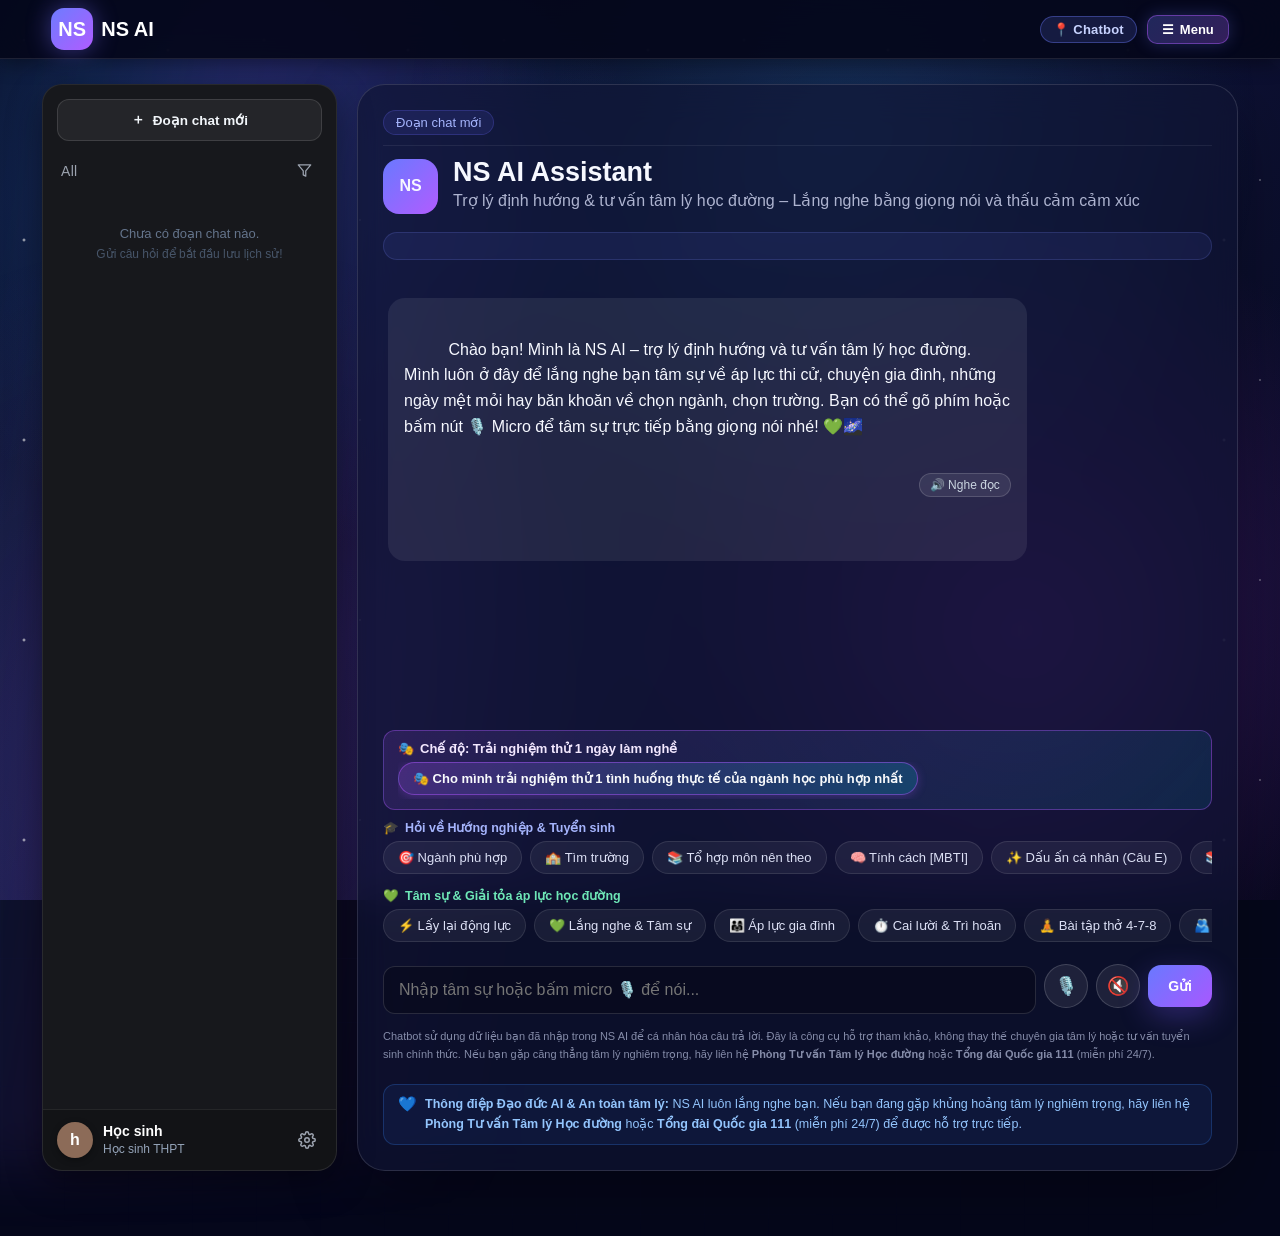
==== commit f44982f7: "Add files via upload" ====
--- a/chatbot.html
+++ b/chatbot.html
@@ -14,6 +14,8 @@
 
 <body>
 
+<div class="bg-grid"></div>
+<div class="bg-beam"></div>
 <div class="stars"></div>
 
 
--- a/style.css
+++ b/style.css
@@ -5100,3 +5100,261 @@
     font-size: 12.2px;
   }
 }
+
+/* ============================================================
+   NỀN ĐỘNG: AURORA + LƯỚI CHUYỂN ĐỘNG + SAO TRÔI
+   Chỉ dùng CSS thuần, không tải thêm ảnh, không chặn tương tác.
+   Tắt hoàn toàn khi người dùng bật "giảm chuyển động" hoặc khi in.
+   ============================================================ */
+
+body {
+  position: relative;
+}
+
+/* Hai lớp sáng lớn (aurora) trôi chậm phía sau */
+body:before {
+  animation: auroraShift 28s ease-in-out infinite alternate;
+  will-change: transform, opacity;
+}
+
+body:after {
+  background:
+    radial-gradient(circle at 65% 15%, rgba(56, 189, 248, 0.16) 0, transparent 38%),
+    radial-gradient(circle at 15% 85%, rgba(168, 85, 247, 0.16) 0, transparent 40%);
+  animation: auroraFloat 22s ease-in-out infinite alternate;
+  will-change: transform, opacity;
+}
+
+@keyframes auroraShift {
+  0%   { transform: scale(1) translate3d(0, 0, 0);      opacity: 1; }
+  50%  { transform: scale(1.12) translate3d(-2%, 1.5%, 0); opacity: 0.85; }
+  100% { transform: scale(1.05) translate3d(2%, -1.5%, 0); opacity: 1; }
+}
+
+@keyframes auroraFloat {
+  0%   { transform: translate3d(0, 0, 0) scale(1);        opacity: 0.75; }
+  50%  { transform: translate3d(3%, -2%, 0) scale(1.15);  opacity: 1; }
+  100% { transform: translate3d(-3%, 2%, 0) scale(1.05);  opacity: 0.8; }
+}
+
+/* Lưới mờ chuyển động — tạo cảm giác chiều sâu "bảng điều khiển" */
+.bg-grid {
+  position: fixed;
+  inset: -50%;
+  z-index: -3;
+  pointer-events: none;
+  opacity: 0.35;
+  background-image:
+    linear-gradient(rgba(99, 102, 241, 0.16) 1px, transparent 1px),
+    linear-gradient(90deg, rgba(99, 102, 241, 0.16) 1px, transparent 1px);
+  background-size: 64px 64px;
+  mask-image: radial-gradient(ellipse at center, #000 0%, transparent 72%);
+  -webkit-mask-image: radial-gradient(ellipse at center, #000 0%, transparent 72%);
+  animation: gridPan 40s linear infinite;
+  will-change: transform;
+}
+
+@keyframes gridPan {
+  from { transform: translate3d(0, 0, 0); }
+  to   { transform: translate3d(64px, 64px, 0); }
+}
+
+/* Sao trôi nhanh hơn + lấp lánh nhẹ */
+.stars {
+  opacity: 0.9;
+  animation: drift 25s linear infinite, twinkle 6s ease-in-out infinite alternate;
+}
+
+@keyframes twinkle {
+  from { opacity: 0.55; }
+  to   { opacity: 0.95; }
+}
+
+/* Vệt sáng quét ngang rất chậm cho phần đầu trang */
+.bg-beam {
+  position: fixed;
+  top: -30vh;
+  left: -20vw;
+  width: 60vw;
+  height: 160vh;
+  z-index: -2;
+  pointer-events: none;
+  background: linear-gradient(
+    100deg,
+    transparent 0%,
+    rgba(56, 189, 248, 0.07) 40%,
+    rgba(168, 85, 247, 0.10) 55%,
+    transparent 100%
+  );
+  filter: blur(30px);
+  animation: beamSweep 30s ease-in-out infinite;
+  will-change: transform;
+}
+
+@keyframes beamSweep {
+  0%   { transform: translate3d(-10%, 0, 0) rotate(-6deg); opacity: 0; }
+  15%  { opacity: 1; }
+  85%  { opacity: 1; }
+  100% { transform: translate3d(120%, 0, 0) rotate(-6deg); opacity: 0; }
+}
+
+/* Tôn trọng lựa chọn giảm chuyển động của người dùng */
+@media (prefers-reduced-motion: reduce) {
+  body:before,
+  body:after,
+  .bg-grid,
+  .stars,
+  .bg-beam,
+  .advice-card {
+    animation: none !important;
+  }
+  .bg-grid { opacity: 0.18; }
+}
+
+/* Khi in phiếu: nền trắng sạch, không hiệu ứng */
+@media print {
+  .bg-grid,
+  .bg-beam,
+  .stars { display: none !important; }
+  body:before,
+  body:after { display: none !important; }
+}
+
+/* ============================================================
+   THẺ LỜI KHUYÊN ĐẦU TRANG KẾT QUẢ
+   ============================================================ */
+
+.advice-card {
+  position: relative;
+  display: flex;
+  gap: 16px;
+  align-items: flex-start;
+  margin: 0 0 22px;
+  padding: 18px 22px;
+  border-radius: 18px;
+  background:
+    linear-gradient(135deg, rgba(16, 185, 129, 0.14), rgba(56, 189, 248, 0.10) 55%, rgba(168, 85, 247, 0.12));
+  border: 1px solid rgba(110, 231, 183, 0.35);
+  box-shadow: 0 12px 40px rgba(16, 185, 129, 0.12), inset 0 1px 0 rgba(255, 255, 255, 0.08);
+  overflow: hidden;
+  animation: adviceIn 0.6s cubic-bezier(0.22, 1, 0.36, 1) both;
+}
+
+/* Vệt sáng chạy dọc mép trái */
+.advice-card::before {
+  content: "";
+  position: absolute;
+  top: 0;
+  left: 0;
+  width: 4px;
+  height: 100%;
+  background: linear-gradient(180deg, #34d399, #22d3ee, #a855f7);
+  background-size: 100% 200%;
+  animation: adviceBar 4s ease-in-out infinite alternate;
+}
+
+/* Ánh sáng quét chéo rất nhẹ để thẻ "sống" */
+.advice-card::after {
+  content: "";
+  position: absolute;
+  top: -60%;
+  left: -40%;
+  width: 40%;
+  height: 220%;
+  background: linear-gradient(90deg, transparent, rgba(255, 255, 255, 0.06), transparent);
+  transform: rotate(18deg);
+  animation: adviceSheen 7s ease-in-out infinite;
+  pointer-events: none;
+}
+
+@keyframes adviceIn {
+  from { opacity: 0; transform: translateY(-10px); }
+  to   { opacity: 1; transform: translateY(0); }
+}
+
+@keyframes adviceBar {
+  from { background-position: 0 0%; }
+  to   { background-position: 0 100%; }
+}
+
+@keyframes adviceSheen {
+  0%, 55%   { transform: translateX(0) rotate(18deg); opacity: 0; }
+  65%       { opacity: 1; }
+  100%      { transform: translateX(420%) rotate(18deg); opacity: 0; }
+}
+
+.advice-icon {
+  flex: 0 0 auto;
+  font-size: 26px;
+  line-height: 1;
+  filter: drop-shadow(0 0 10px rgba(110, 231, 183, 0.5));
+  animation: adviceBob 3.5s ease-in-out infinite;
+}
+
+@keyframes adviceBob {
+  0%, 100% { transform: translateY(0) rotate(0deg); }
+  50%      { transform: translateY(-4px) rotate(-4deg); }
+}
+
+.advice-body { flex: 1 1 auto; min-width: 0; }
+
+.advice-label {
+  font-size: 11px;
+  font-weight: 800;
+  letter-spacing: 0.09em;
+  text-transform: uppercase;
+  color: #6ee7b7;
+  margin-bottom: 6px;
+}
+
+.advice-text {
+  font-size: 16px;
+  line-height: 1.6;
+  font-weight: 600;
+  color: #f1f5f9;
+  margin: 0;
+}
+
+.advice-text strong { color: #5eead4; }
+
+.advice-meta {
+  margin-top: 8px;
+  font-size: 12.5px;
+  color: #94a3b8;
+  display: flex;
+  gap: 14px;
+  flex-wrap: wrap;
+}
+
+.advice-meta span { white-space: nowrap; }
+
+@media (max-width: 640px) {
+  .advice-card { padding: 15px 16px; gap: 12px; border-radius: 14px; }
+  .advice-icon { font-size: 22px; }
+  .advice-text { font-size: 14.5px; }
+  .advice-meta { font-size: 11.8px; gap: 10px; }
+}
+
+/* ===== Dòng nhắc cố định: kết quả chỉ để tham khảo ===== */
+.note-you-decide {
+  margin-top: 12px;
+  padding: 11px 14px;
+  border-radius: 10px;
+  background: rgba(16, 185, 129, 0.10);
+  border: 1px solid rgba(110, 231, 183, 0.30);
+  border-left: 3px solid #34d399;
+  font-size: 12.8px;
+  line-height: 1.65;
+  color: #d1fae5;
+}
+
+.note-you-decide b { color: #6ee7b7; }
+
+@media print {
+  .note-you-decide {
+    background: #f0fdf4 !important;
+    border-color: #86efac !important;
+    color: #065f46 !important;
+  }
+  .note-you-decide b { color: #047857 !important; }
+}
